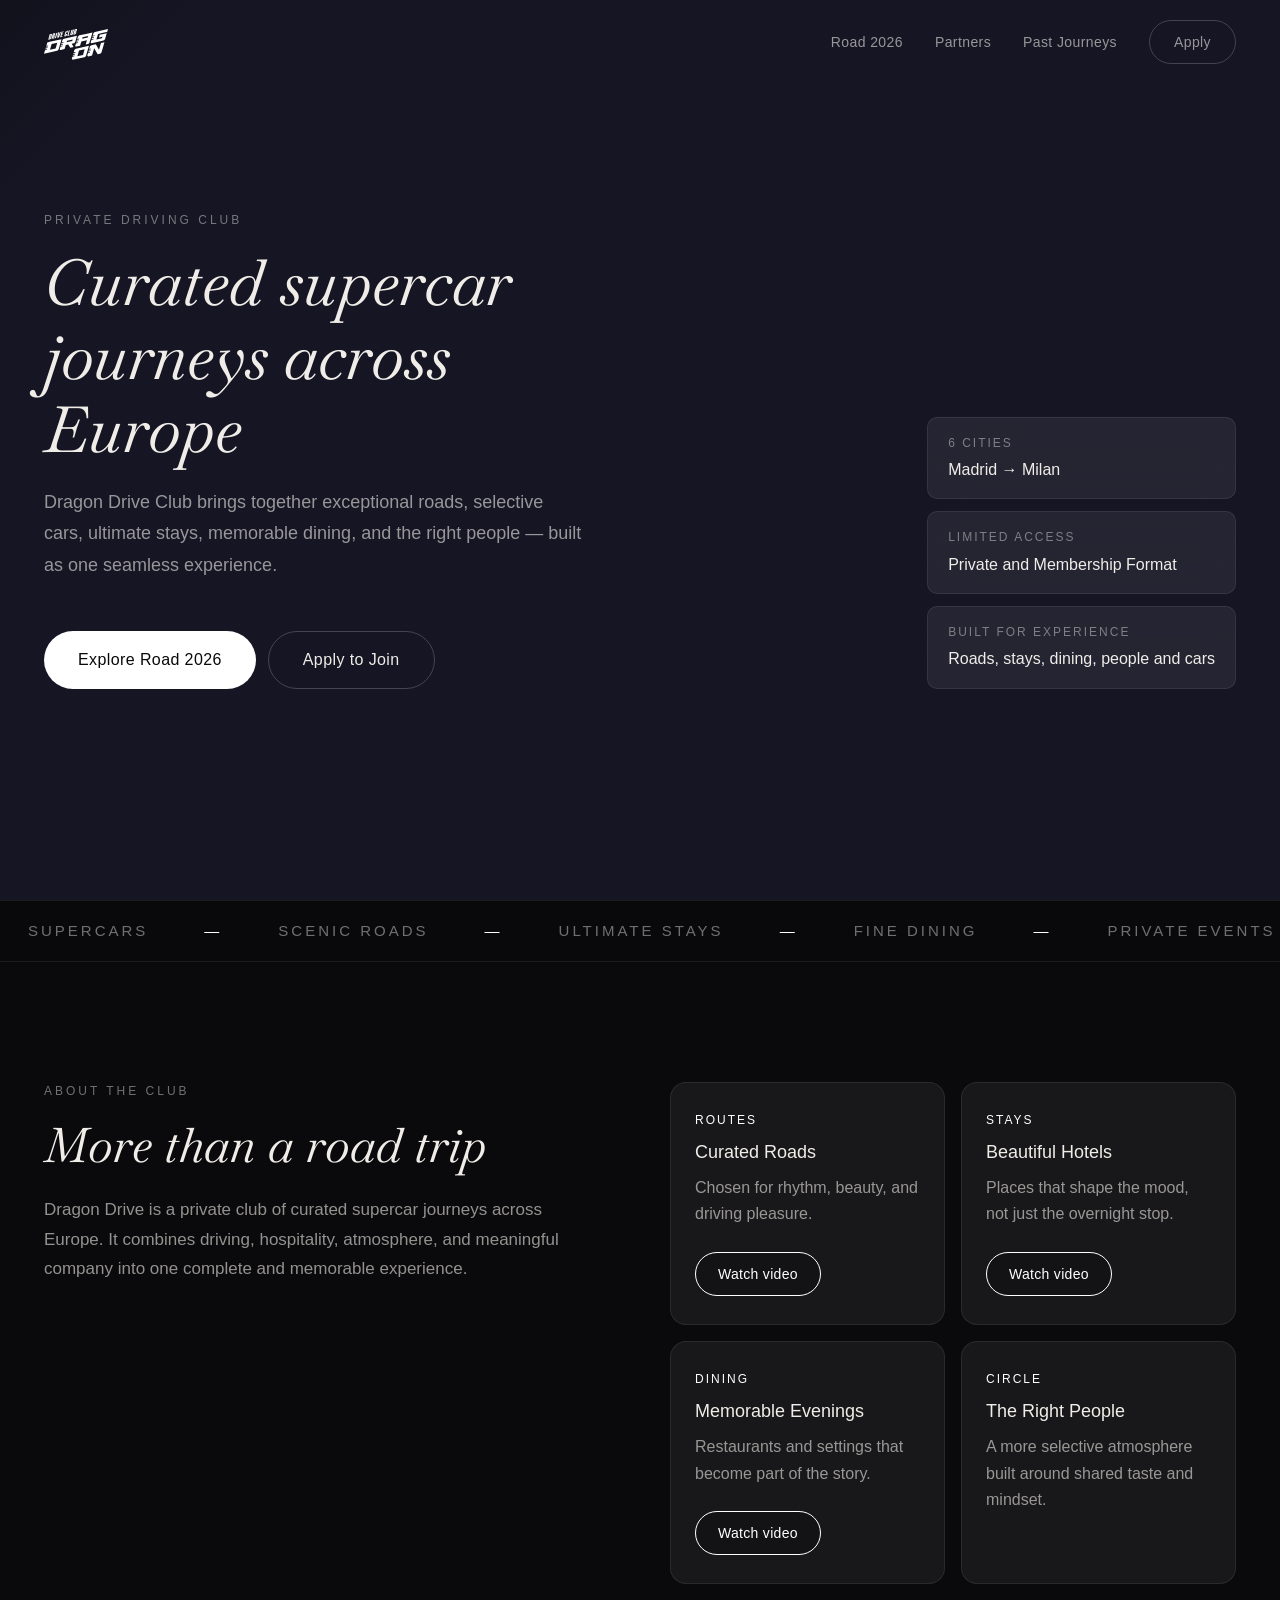
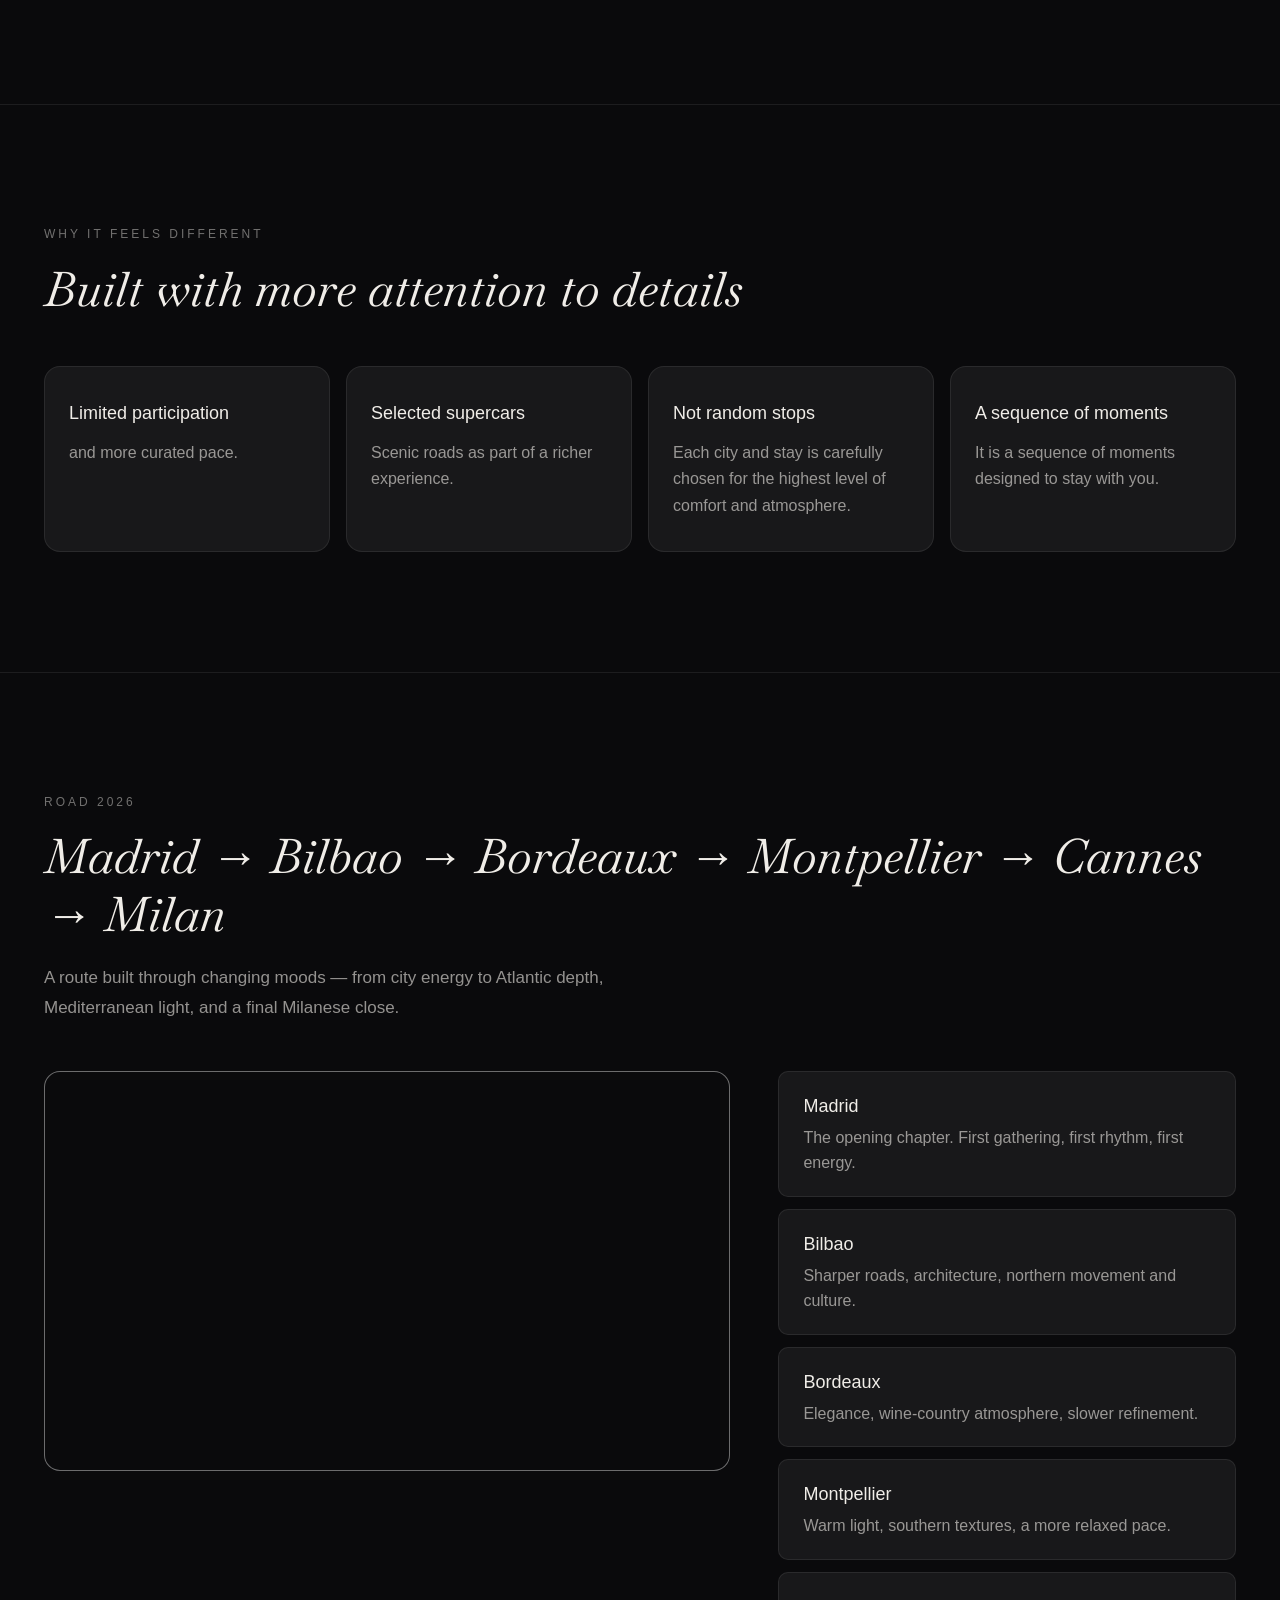
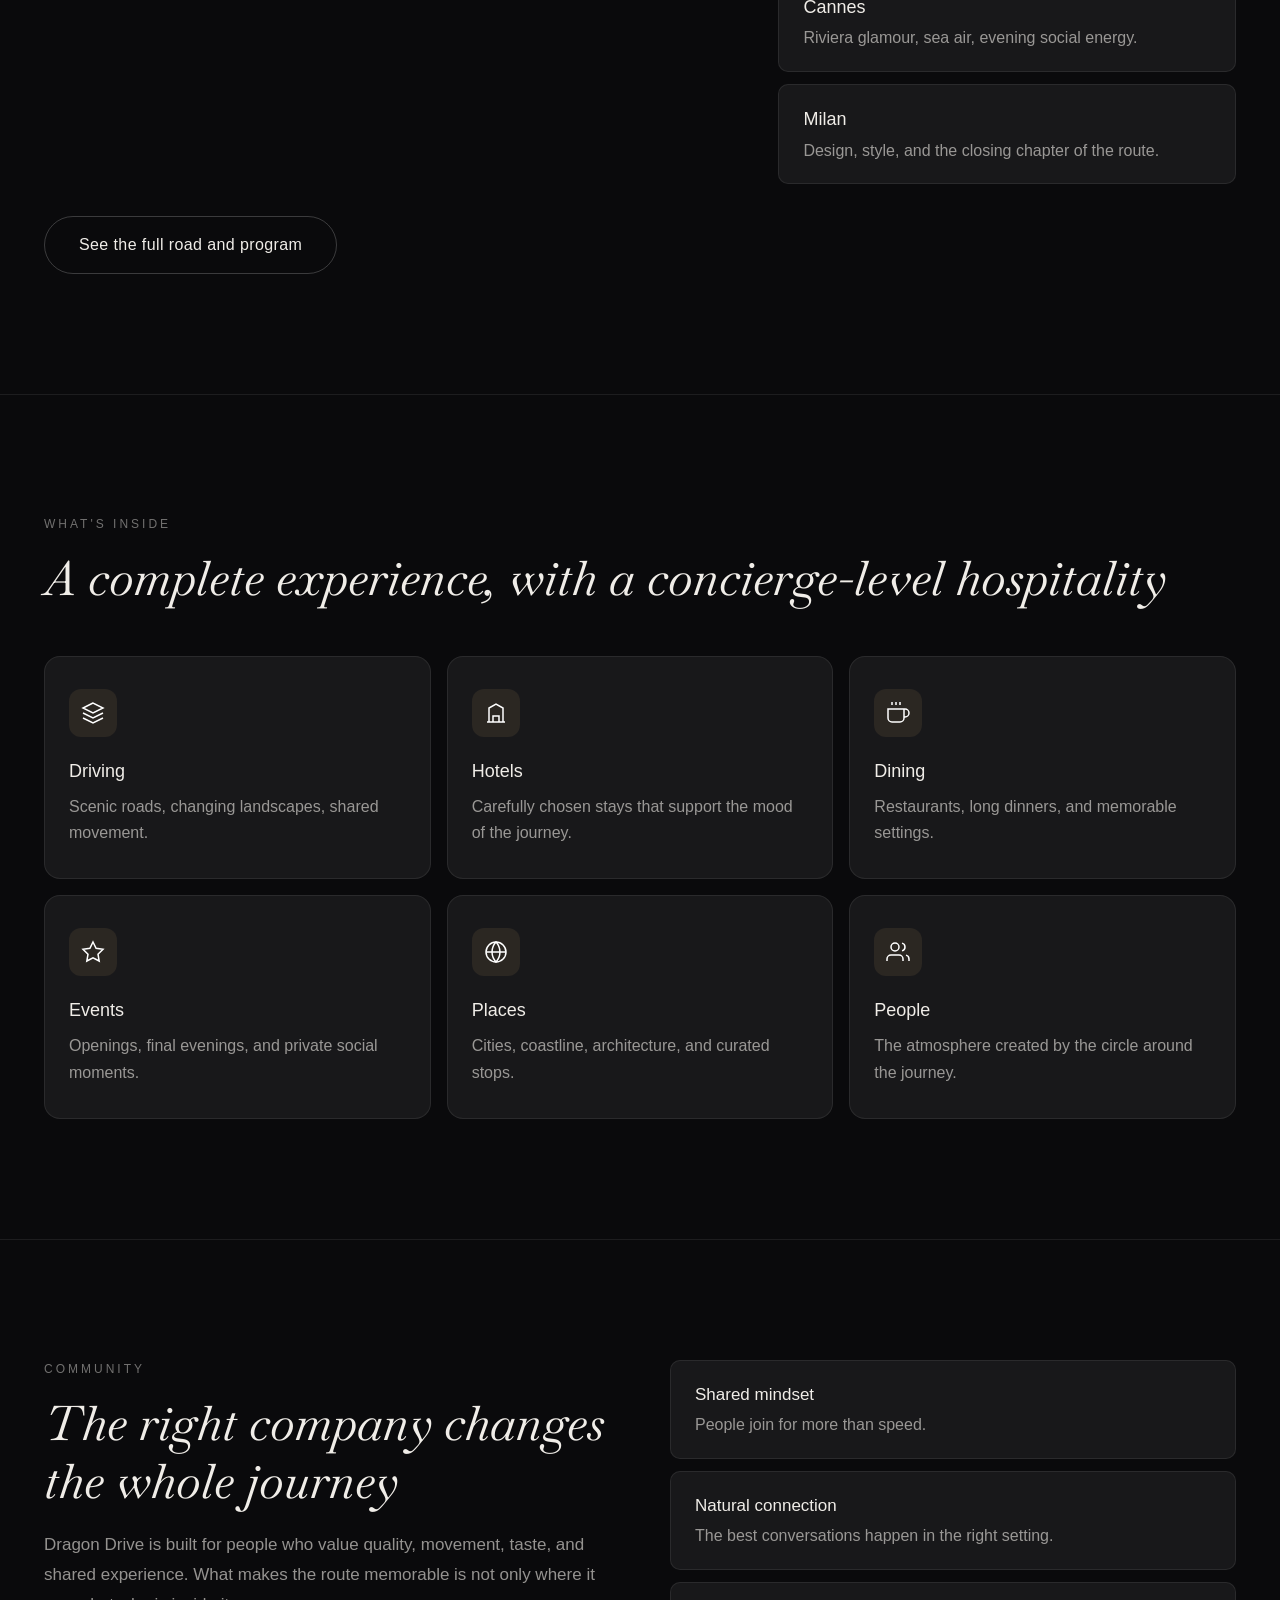
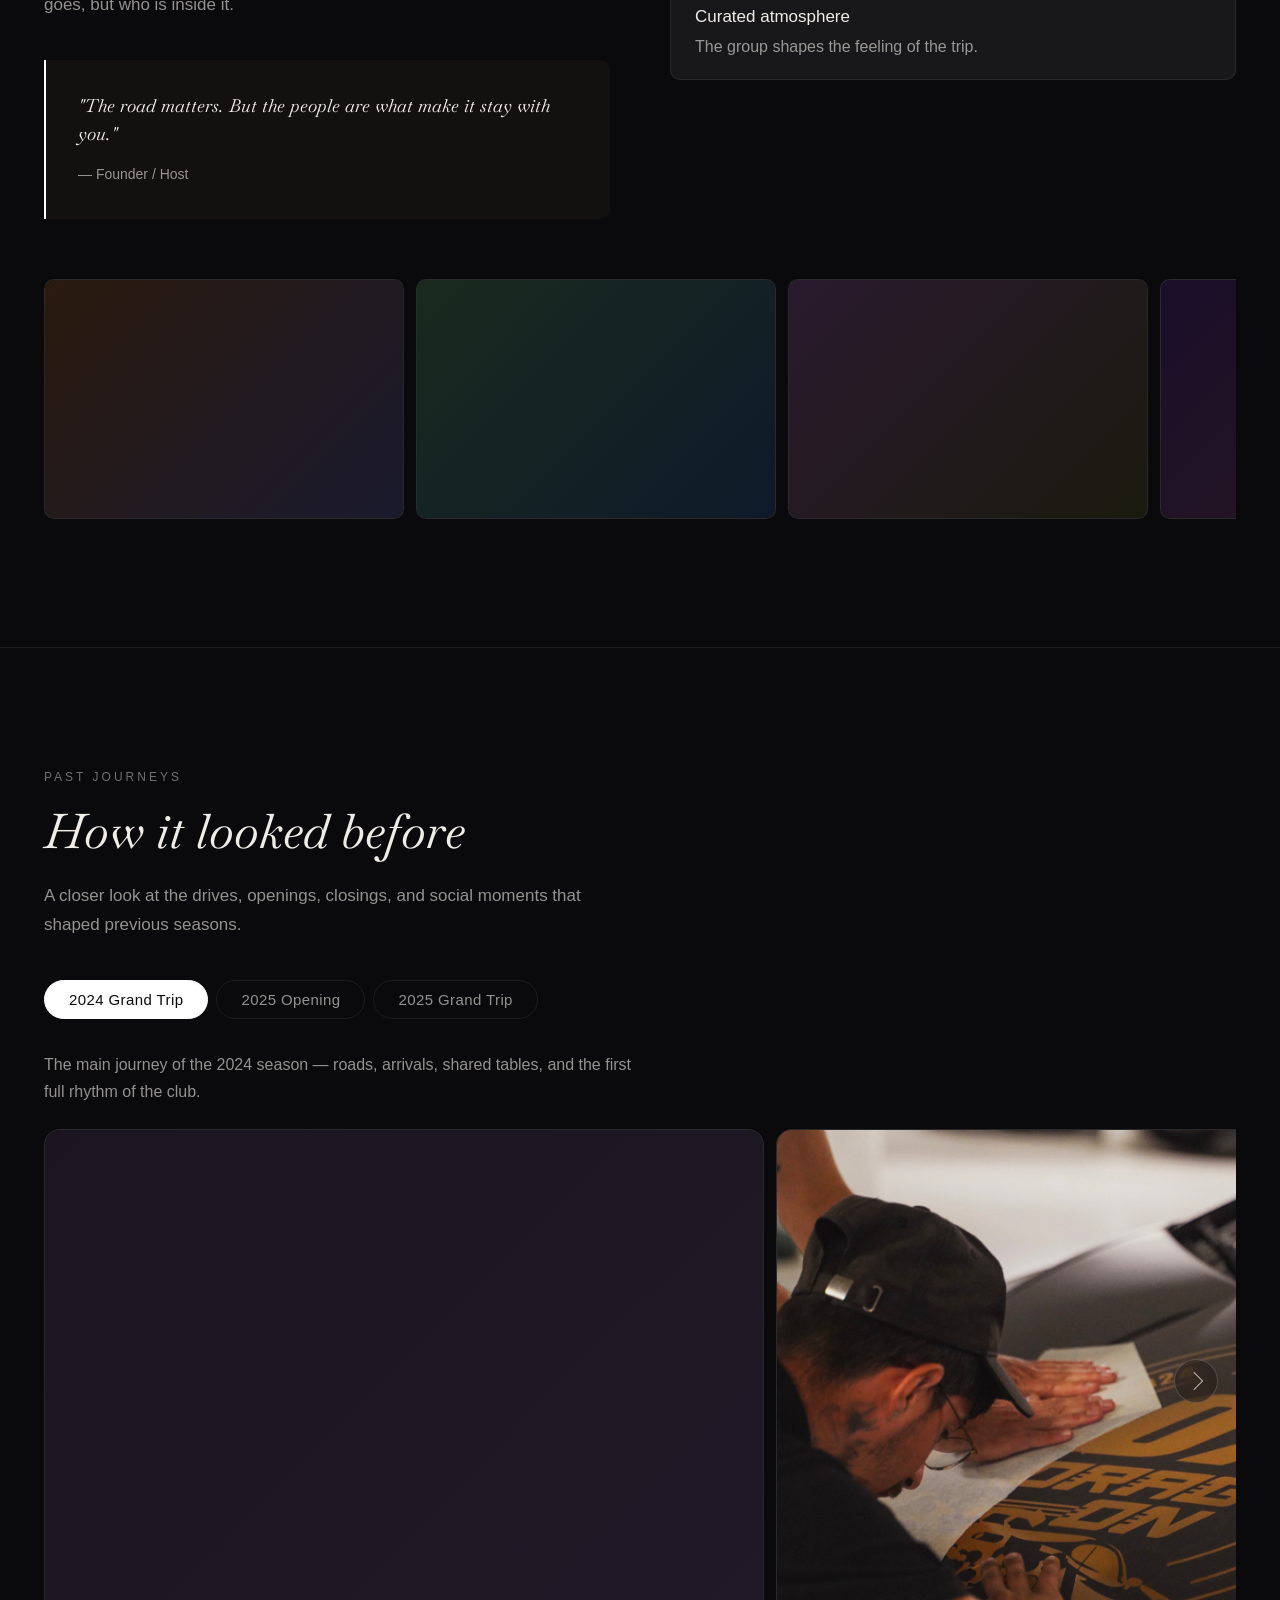
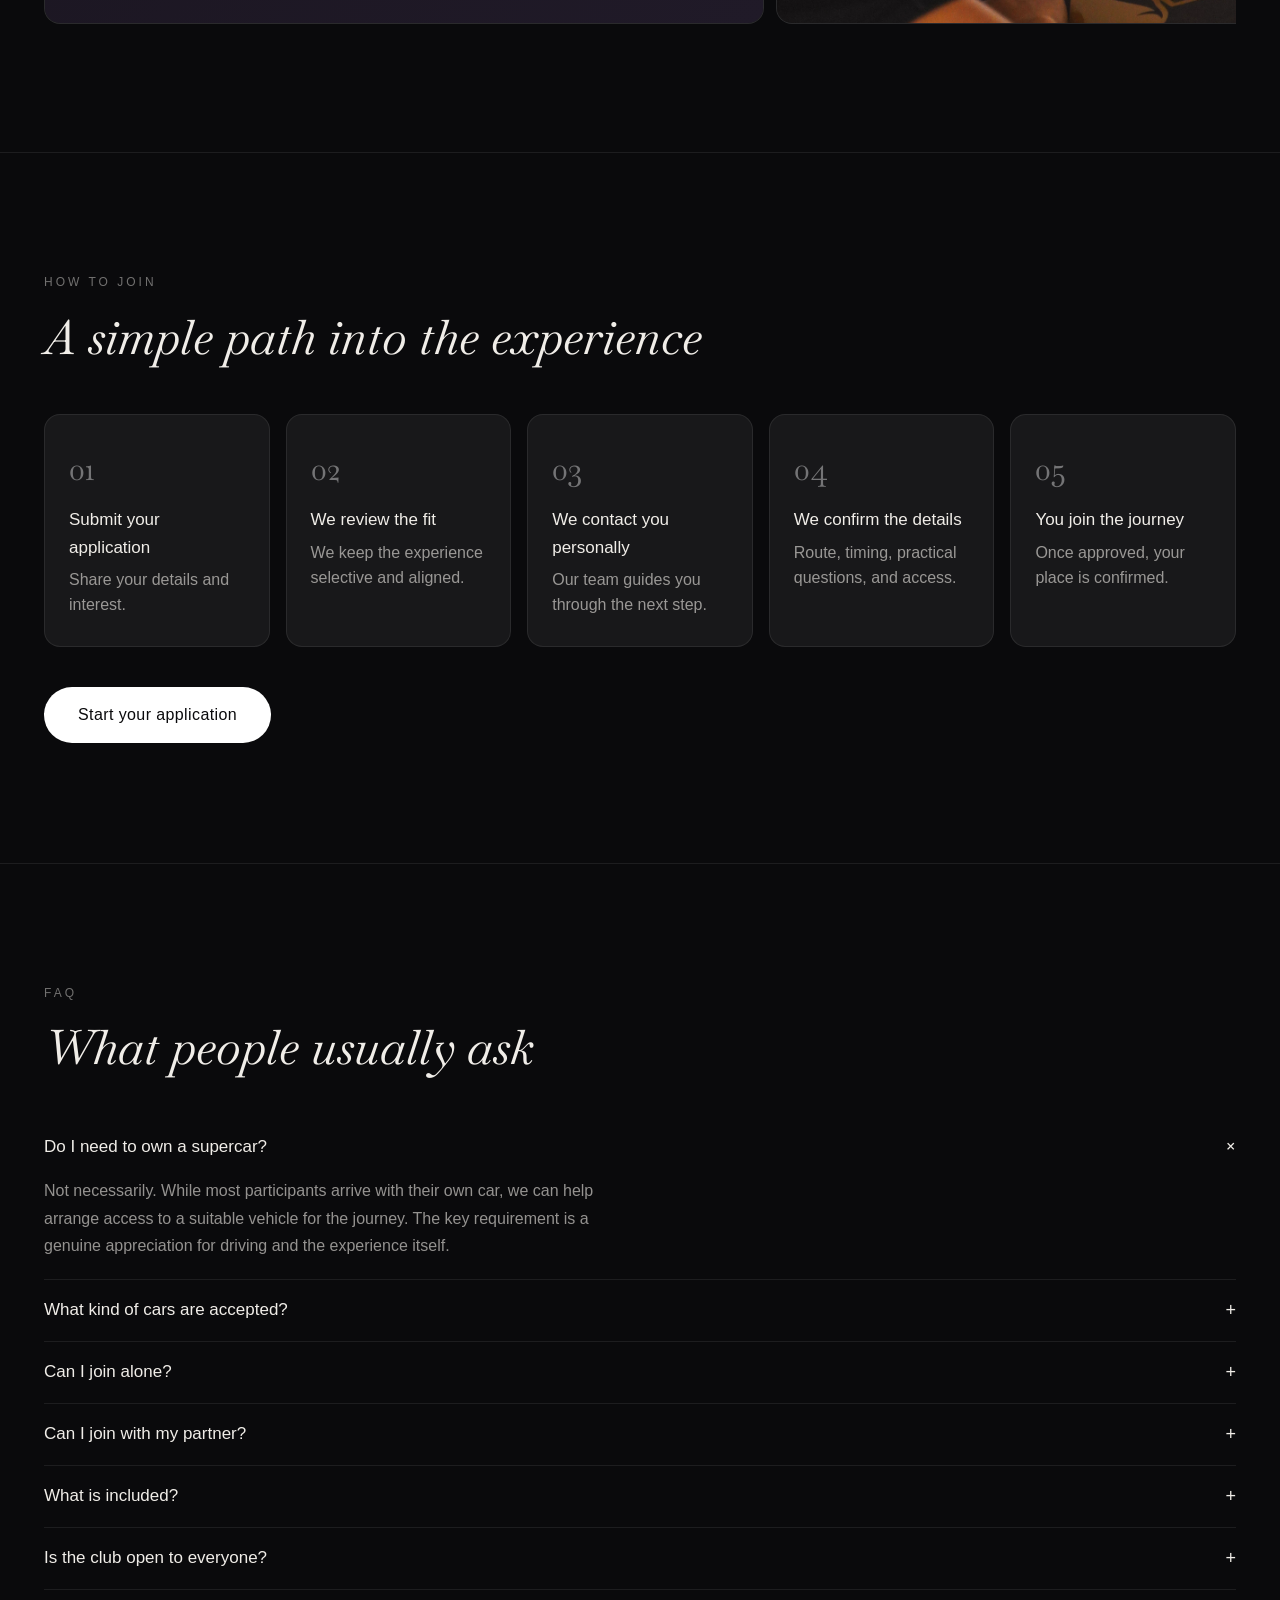
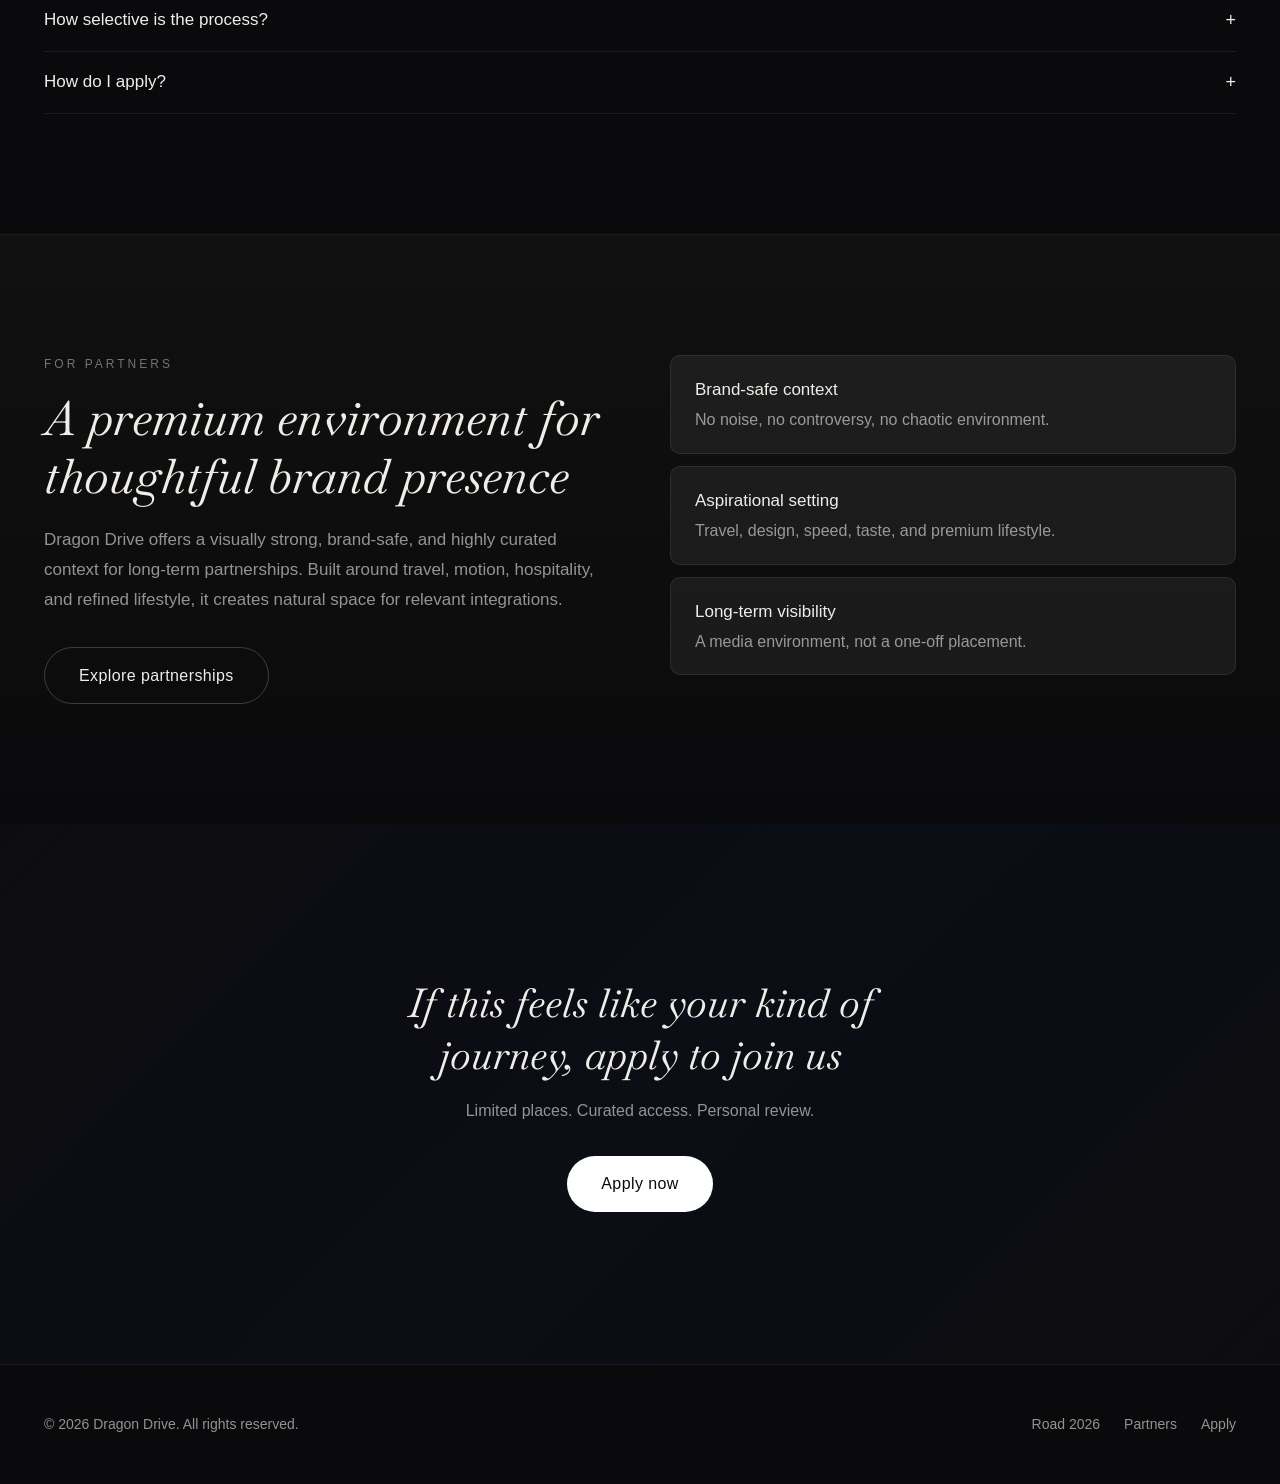
==== index.html @ a08c01c1 "1" ====
<!DOCTYPE html>
<html lang="en">
<head>
  <meta charset="UTF-8">
  <meta name="viewport" content="width=device-width, initial-scale=1.0">
  <title>Dragon Drive — Private Driving Club</title>
  <meta name="description" content="Curated supercar journeys across Europe. Roads, stays, dining, people — built as one seamless experience.">
  <link rel="stylesheet" href="css/style.css">
  <link rel="icon" type="image/x-icon" href="assets/favicon.ico">
  <link rel="preconnect" href="https://fonts.googleapis.com">
<link rel="preconnect" href="https://fonts.gstatic.com" crossorigin>
<link href="https://fonts.googleapis.com/css2?family=Baskervville:ital,wght@0,400..700;1,400..700&family=Space+Grotesk:wght@300..700&display=swap" rel="stylesheet">
</head>
<body>

<!-- ===== NAV ===== -->
<nav class="nav">
  <div class="nav-inner">
    <a href="index.html" class="nav-logo">
  <img src="assets/dragonlogo.svg" alt="Dragon Logo">
</a>
    <div class="nav-links">
      <a href="road2026.html">Road 2026</a>
      <a href="partners.html">Partners</a>
      <a href="#past-journeys">Past Journeys</a>
      <a href="#join" class="nav-cta">Apply</a>
    </div>
    <div class="nav-toggle" aria-label="Menu">
      <span></span><span></span><span></span>
    </div>
  </div>
</nav>

<!-- Mobile menu -->
<div class="mobile-menu">
  <a href="road2026.html">Road 2026</a>
  <a href="partners.html">Partners</a>
  <a href="#past-journeys">Past Journeys</a>
  <a href="#join" class="btn btn-primary">Apply</a>
</div>

<!-- ===== BLOCK 1: HERO ===== -->
<section class="hero">
  <div class="hero-video-wrap">
    <video class="bg-video" autoplay muted loop playsinline preload="metadata">
    <source src="assets/videos/mainpage.mp4" type="video/mp4">
</video>
  </div>
  <div class="hero-overlay"></div>
  <div class="hero-content">
    <div class="hero-text">
      <p class="eyebrow">Private Driving Club</p>
      <h1 class="hero-headline">Curated supercar journeys across Europe</h1>
      <p class="hero-body">Dragon Drive Club brings together exceptional roads, selective cars, ultimate stays, memorable dining, and the right people — built as one seamless experience.</p>
      <div class="hero-actions">
        <div class="btn-group">
          <a href="road2026.html" class="btn btn-primary">Explore Road 2026</a>
          <a href="#join" class="btn btn-secondary">Apply to Join</a>
        </div>
        <div class="hero-floats">
          <div class="hero-float-card">
            <div class="hf-label">6 Cities</div>
            <div class="hf-value">Madrid → Milan</div>
          </div>
          <div class="hero-float-card">
            <div class="hf-label">Limited Access</div>
            <div class="hf-value">Private and Membership Format</div>
          </div>
          <div class="hero-float-card">
            <div class="hf-label">Built for Experience</div>
            <div class="hf-value">Roads, stays, dining, people and cars</div>
          </div>
        </div>
      </div>
    </div>
  </div>
</section>

<!-- ===== MARQUEE ===== -->
<div class="marquee">
  <div class="marquee-track">
    <span>Supercars</span><span class="sep">—</span>
    <span>Scenic Roads</span><span class="sep">—</span>
    <span>Ultimate Stays</span><span class="sep">—</span>
    <span>Fine Dining</span><span class="sep">—</span>
    <span>Private Events</span><span class="sep">—</span>
    <span>Like-Minded People</span><span class="sep">—</span>
    <span>Curated Access</span><span class="sep">—</span>
    <span>Europe</span><span class="sep">—</span>
    <!-- Duplicate for seamless loop -->
    <span>Supercars</span><span class="sep">—</span>
    <span>Scenic Roads</span><span class="sep">—</span>
    <span>Ultimate Stays</span><span class="sep">—</span>
    <span>Fine Dining</span><span class="sep">—</span>
    <span>Private Events</span><span class="sep">—</span>
    <span>Like-Minded People</span><span class="sep">—</span>
    <span>Curated Access</span><span class="sep">—</span>
    <span>Europe</span><span class="sep">—</span>
  </div>
</div>

<!-- ===== BLOCK 2: ABOUT ===== -->
<section id="about" class="section-padding">
  <div class="container">
    <div class="about-grid reveal">
      <div>
        <p class="eyebrow">About the Club</p>
        <h2 class="section-headline">More than a road trip</h2>
        <p class="section-body">Dragon Drive is a private club of curated supercar journeys across Europe. It combines driving, hospitality, atmosphere, and meaningful company into one complete and memorable experience.</p>
      </div>
      <div class="about-cards">
        <div class="about-card">
          <div class="ac-tag">Routes</div>
          <div class="ac-title">Curated Roads</div>
          <div class="ac-desc">Chosen for rhythm, beauty, and driving pleasure.</div>
          <a href="#past-journeys" class="ac-video-btn">Watch video</a>
        </div>
        <div class="about-card">
          <div class="ac-tag">Stays</div>
          <div class="ac-title">Beautiful Hotels</div>
          <div class="ac-desc">Places that shape the mood, not just the overnight stop.</div>
          <a href="#past-journeys" class="ac-video-btn">Watch video</a>
        </div>
        <div class="about-card">
          <div class="ac-tag">Dining</div>
          <div class="ac-title">Memorable Evenings</div>
          <div class="ac-desc">Restaurants and settings that become part of the story.</div>
          <a href="#past-journeys" class="ac-video-btn">Watch video</a>
        </div>
        <div class="about-card">
          <div class="ac-tag">Circle</div>
          <div class="ac-title">The Right People</div>
          <div class="ac-desc">A more selective atmosphere built around shared taste and mindset.</div>
        </div>
      </div>
    </div>
  </div>
</section>

<!-- ===== BLOCK 3: WHY DIFFERENT ===== -->
<section class="section-padding" style="border-top:1px solid var(--border)">
  <div class="container">
    <div class="reveal">
      <p class="eyebrow">Why It Feels Different</p>
      <h2 class="section-headline">Built with more attention to details</h2>
    </div>
    <div class="diff-cards reveal">
      <div class="diff-card">
        <div class="dc-neg">Limited participation</div>
        <div class="dc-pos">and more curated pace.</div>
      </div>
      <div class="diff-card">
        <div class="dc-neg">Selected supercars</div>
        <div class="dc-pos">Scenic roads as part of a richer experience.</div>
      </div>
      <div class="diff-card">
        <div class="dc-neg">Not random stops</div>
        <div class="dc-pos">Each city and stay is carefully chosen for the highest level of comfort and atmosphere.</div>
      </div>
      <div class="diff-card">
        <div class="dc-neg">A sequence of moments</div>
        <div class="dc-pos">It is a sequence of moments designed to stay with you.</div>
      </div>
    </div>
  </div>
</section>

<!-- ===== BLOCK 4: ROUTE PREVIEW ===== -->
<section id="route" class="section-padding" style="border-top:1px solid var(--border)">
  <div class="container">
    <div class="reveal">
      <p class="eyebrow">Road 2026</p>
      <h2 class="section-headline">Madrid → Bilbao → Bordeaux → Montpellier → Cannes → Milan</h2>
      <p class="section-body">A route built through changing moods — from city energy to Atlantic depth, Mediterranean light, and a final Milanese close.</p>
    </div>
    <div class="route-grid reveal" style="margin-top:48px">
      <div class="route-map">
       
      </div>
      <div class="city-cards">
        <div class="city-card" data-city="madrid">
          <div class="cc-name">Madrid</div>
          <div class="cc-desc">The opening chapter. First gathering, first rhythm, first energy.</div>
        </div>
        <div class="city-card" data-city="bilbao">
          <div class="cc-name">Bilbao</div>
          <div class="cc-desc">Sharper roads, architecture, northern movement and culture.</div>
        </div>
        <div class="city-card" data-city="bordeaux">
          <div class="cc-name">Bordeaux</div>
          <div class="cc-desc">Elegance, wine-country atmosphere, slower refinement.</div>
        </div>
        <div class="city-card" data-city="montpellier">
          <div class="cc-name">Montpellier</div>
          <div class="cc-desc">Warm light, southern textures, a more relaxed pace.</div>
        </div>
        <div class="city-card" data-city="cannes">
          <div class="cc-name">Cannes</div>
          <div class="cc-desc">Riviera glamour, sea air, evening social energy.</div>
        </div>
        <div class="city-card" data-city="milan">
          <div class="cc-name">Milan</div>
          <div class="cc-desc">Design, style, and the closing chapter of the route.</div>
        </div>
      </div>
    </div>
    <div class="route-cta reveal">
      <a href="road2026.html" class="btn btn-secondary">See the full road and program</a>
    </div>
  </div>
</section>

<!-- ===== BLOCK 5: WHAT'S INCLUDED ===== -->
<section class="section-padding" style="border-top:1px solid var(--border)">
  <div class="container">
    <div class="reveal">
      <p class="eyebrow">What's Inside</p>
      <h2 class="section-headline">A complete experience, with a concierge-level hospitality</h2>
    </div>
    <div class="includes-grid reveal">
      <div class="include-card">
        <div class="ic-icon">
          <svg width="24" height="24" viewBox="0 0 24 24" fill="none" stroke="currentColor" stroke-width="1.5"><path d="M12 2L2 7l10 5 10-5-10-5zM2 17l10 5 10-5M2 12l10 5 10-5"/></svg>
        </div>
        <div class="ic-title">Driving</div>
        <div class="ic-desc">Scenic roads, changing landscapes, shared movement.</div>
      </div>
      <div class="include-card">
        <div class="ic-icon">
          <svg width="24" height="24" viewBox="0 0 24 24" fill="none" stroke="currentColor" stroke-width="1.5"><path d="M3 21h18M5 21V7l7-4 7 4v14M9 21v-6h6v6"/></svg>
        </div>
        <div class="ic-title">Hotels</div>
        <div class="ic-desc">Carefully chosen stays that support the mood of the journey.</div>
      </div>
      <div class="include-card">
        <div class="ic-icon">
          <svg width="24" height="24" viewBox="0 0 24 24" fill="none" stroke="currentColor" stroke-width="1.5"><path d="M18 8h1a4 4 0 010 8h-1M2 8h16v9a4 4 0 01-4 4H6a4 4 0 01-4-4V8zM6 1v3M10 1v3M14 1v3"/></svg>
        </div>
        <div class="ic-title">Dining</div>
        <div class="ic-desc">Restaurants, long dinners, and memorable settings.</div>
      </div>
      <div class="include-card">
        <div class="ic-icon">
          <svg width="24" height="24" viewBox="0 0 24 24" fill="none" stroke="currentColor" stroke-width="1.5"><path d="M12 2l3.09 6.26L22 9.27l-5 4.87 1.18 6.88L12 17.77l-6.18 3.25L7 14.14 2 9.27l6.91-1.01L12 2z"/></svg>
        </div>
        <div class="ic-title">Events</div>
        <div class="ic-desc">Openings, final evenings, and private social moments.</div>
      </div>
      <div class="include-card">
        <div class="ic-icon">
          <svg width="24" height="24" viewBox="0 0 24 24" fill="none" stroke="currentColor" stroke-width="1.5"><circle cx="12" cy="12" r="10"/><path d="M2 12h20M12 2a15.3 15.3 0 014 10 15.3 15.3 0 01-4 10 15.3 15.3 0 01-4-10 15.3 15.3 0 014-10z"/></svg>
        </div>
        <div class="ic-title">Places</div>
        <div class="ic-desc">Cities, coastline, architecture, and curated stops.</div>
      </div>
      <div class="include-card">
        <div class="ic-icon">
          <svg width="24" height="24" viewBox="0 0 24 24" fill="none" stroke="currentColor" stroke-width="1.5"><path d="M17 21v-2a4 4 0 00-4-4H5a4 4 0 00-4 4v2"/><circle cx="9" cy="7" r="4"/><path d="M23 21v-2a4 4 0 00-3-3.87M16 3.13a4 4 0 010 7.75"/></svg>
        </div>
        <div class="ic-title">People</div>
        <div class="ic-desc">The atmosphere created by the circle around the journey.</div>
      </div>
    </div>
  </div>
</section>

<!-- ===== BLOCK 6: COMMUNITY ===== -->
<section id="community" class="section-padding" style="border-top:1px solid var(--border)">
  <div class="container">
    <div class="community-grid reveal">
      <div>
        <p class="eyebrow">Community</p>
        <h2 class="section-headline">The right company changes the whole journey</h2>
        <p class="section-body">Dragon Drive is built for people who value quality, movement, taste, and shared experience. What makes the route memorable is not only where it goes, but who is inside it.</p>
        <div class="founder-quote">
          <blockquote>"The road matters. But the people are what make it stay with you."</blockquote>
          <cite>— Founder / Host</cite>
        </div>
      </div>
      <div class="community-cards">
        <div class="community-card">
          <div class="cmc-title">Shared mindset</div>
          <div class="cmc-desc">People join for more than speed.</div>
        </div>
        <div class="community-card">
          <div class="cmc-title">Natural connection</div>
          <div class="cmc-desc">The best conversations happen in the right setting.</div>
        </div>
        <div class="community-card">
          <div class="cmc-title">Curated atmosphere</div>
          <div class="cmc-desc">The group shapes the feeling of the trip.</div>
        </div>
      </div>
    </div>
    <!-- Gallery strip -->
    <div class="gallery-strip reveal">
      <div class="gallery-strip-item"><div style="width:100%;height:100%;background:linear-gradient(135deg,#2a1a0e,#1a1a2e)"></div></div>
      <div class="gallery-strip-item"><div style="width:100%;height:100%;background:linear-gradient(135deg,#1a2a1e,#0e1a2a)"></div></div>
      <div class="gallery-strip-item"><div style="width:100%;height:100%;background:linear-gradient(135deg,#2a1a2e,#1a1a0e)"></div></div>
      <div class="gallery-strip-item"><div style="width:100%;height:100%;background:linear-gradient(135deg,#1a0e2a,#2a1a1e)"></div></div>
      <div class="gallery-strip-item"><div style="width:100%;height:100%;background:linear-gradient(135deg,#0e2a1a,#1a2a2e)"></div></div>
      <div class="gallery-strip-item"><div style="width:100%;height:100%;background:linear-gradient(135deg,#2a2a0e,#1a0e1a)"></div></div>
    </div>
  </div>
</section>

<!-- ===== BLOCK 8: PAST JOURNEYS ===== -->
<section id="past-journeys" class="section-padding tabbed-section" style="border-top:1px solid var(--border)">
  <div class="container">
    <div class="reveal">
      <p class="eyebrow">Past Journeys</p>
      <h2 class="section-headline">How it looked before</h2>
      <p class="section-body">A closer look at the drives, openings, closings, and social moments that shaped previous seasons.</p>
    </div>
    <div class="tabs-nav reveal" style="margin-top:40px">
      <button class="tab-btn active" data-tab="2024-grand">2024 Grand Trip</button>
      <button class="tab-btn" data-tab="2025-opening">2025 Opening</button>
      <button class="tab-btn" data-tab="2025-grand">2025 Grand Trip</button>
    </div>
    <div class="tab-panel active" data-tab="2024-grand">
      <p class="tab-intro">The main journey of the 2024 season — roads, arrivals, shared tables, and the first full rhythm of the club.</p>
      <div class="tab-gallery-wrap">
        <div class="tab-slider">
          <div class="tab-slide"><div style="width:100%;height:100%;background:linear-gradient(135deg,#1a1520,#201a28)"><video class="bg-video" autoplay muted loop playsinline preload="metadata">
    <source src="assets/videos/2024grandtrip.mp4" type="video/mp4">
</video></div></div>
          <div class="tab-slide">
  <img src="assets/photo/2024 Grand Trip/2024-06-14-10h38m47.jpg" alt="">
</div>

<div class="tab-slide">
  <img src="assets/photo/2024 Grand Trip/2024-06-14-14h40m15.jpg" alt="">
</div>

<div class="tab-slide">
  <img src="assets/photo/2024 Grand Trip/2024-06-14-21h38m15.jpg" alt="">
</div>

<div class="tab-slide">
  <img src="assets/photo/2024 Grand Trip/2024-06-15-21h25m03.jpg" alt="">
</div>

<div class="tab-slide">
  <img src="assets/photo/2024 Grand Trip/2024-06-16-11h23m13.jpg" alt="">
</div>

<div class="tab-slide">
  <img src="assets/photo/2024 Grand Trip/2024-06-17-11h55m40.jpg" alt="">
</div>

<div class="tab-slide">
  <img src="assets/photo/2024 Grand Trip/2024-06-17-15h38m41.jpg" alt="">
</div>

<div class="tab-slide">
  <img src="assets/photo/2024 Grand Trip/2024-06-17-20h25m07.jpg" alt="">
</div>

<div class="tab-slide">
  <img src="assets/photo/2024 Grand Trip/2024-06-18-14h30m37.jpg" alt="">
</div>

<div class="tab-slide">
  <img src="assets/photo/2024 Grand Trip/2024-06-18-16h34m53.jpg" alt="">
</div>

<div class="tab-slide">
  <img src="assets/photo/2024 Grand Trip/2024-06-18-21h51m09.jpg" alt="">
</div>

<div class="tab-slide">
  <img src="assets/photo/2024 Grand Trip/2024-06-19-17h58m46.jpg" alt="">
</div>

<div class="tab-slide">
  <img src="assets/photo/2024 Grand Trip/2024-06-20-12h22m53.jpg" alt="">
</div>

<div class="tab-slide">
  <img src="assets/photo/2024 Grand Trip/2024-06-20-12h51m33.jpg" alt="">
</div>
        </div>
        <button class="mood-scroll-hint" type="button" aria-label="Scroll past journeys gallery">
          <span></span>
        </button>
      </div>
    </div>
    
    <div class="tab-panel" data-tab="2025-opening">
      <p class="tab-intro">The beginning of a new season — anticipation, first gatherings, and the return of the club's energy.</p>
      <div class="tab-gallery-wrap">
        <div class="tab-slider">
          <div class="tab-slide"><div style="width:100%;height:100%;background:linear-gradient(135deg,#15201a,#201a15)"><video class="bg-video" autoplay muted loop playsinline preload="metadata">
    <source src="assets/videos/2025opening.mp4" type="video/mp4">
</video></div></div>
          <div class="tab-slide">
  <img src="assets/photo/2025 Opening/2025-05-31-09h46m07.jpg" alt="">
</div>

<div class="tab-slide">
  <img src="assets/photo/2025 Opening/2025-05-31-09h55m30.jpg" alt="">
</div>

<div class="tab-slide">
  <img src="assets/photo/2025 Opening/2025-05-31-10h09m46.jpg" alt="">
</div>

<div class="tab-slide">
  <img src="assets/photo/2025 Opening/2025-05-31-11h46m34.jpg" alt="">
</div>

<div class="tab-slide">
  <img src="assets/photo/2025 Opening/2025-05-31-12h27m14.jpg" alt="">
</div>

<div class="tab-slide">
  <img src="assets/photo/2025 Opening/2025-05-31-12h47m07.jpg" alt="">
</div>

<div class="tab-slide">
  <img src="assets/photo/2025 Opening/2025-05-31-13h05m28.jpg" alt="">
</div>

<div class="tab-slide">
  <img src="assets/photo/2025 Opening/2025-05-31-13h20m29.jpg" alt="">
</div>

<div class="tab-slide">
  <img src="assets/photo/2025 Opening/2025-05-31-14h43m12.jpg" alt="">
</div>

<div class="tab-slide">
  <img src="assets/photo/2025 Opening/DSC06271.jpg" alt="">
</div>

<div class="tab-slide">
  <img src="assets/photo/2025 Opening/DSC06528.jpg" alt="">
</div>
        </div>
        <button class="mood-scroll-hint" type="button" aria-label="Scroll past journeys gallery">
          <span></span>
        </button>
      </div>
    </div>
    <div class="tab-panel" data-tab="2025-grand">
      <p class="tab-intro">The latest full journey — movement, locations, and the evolving language of the experience.</p>
      <div class="tab-gallery-wrap">
        <div class="tab-slider">
          <div class="tab-slide"><div style="width:100%;height:100%;background:linear-gradient(135deg,#1a1a20,#20201a)"><video class="bg-video" autoplay muted loop playsinline preload="metadata">
    <source src="assets/videos/2025grandtrip.mp4" type="video/mp4">
</video></div></div>
          <div class="tab-slide">
  <img src="assets/photo/2025 Grand Trip/DSC00019.jpg" alt="">
</div>

<div class="tab-slide">
  <img src="assets/photo/2025 Grand Trip/DSC00167.jpg" alt="">
</div>

<div class="tab-slide">
  <img src="assets/photo/2025 Grand Trip/DSC01910.jpg" alt="">
</div>

<div class="tab-slide">
  <img src="assets/photo/2025 Grand Trip/DSC03326.jpg" alt="">
</div>

<div class="tab-slide">
  <img src="assets/photo/2025 Grand Trip/DSC07593.jpg" alt="">
</div>

<div class="tab-slide">
  <img src="assets/photo/2025 Grand Trip/DSC08252.jpg" alt="">
</div>

<div class="tab-slide">
  <img src="assets/photo/2025 Grand Trip/DSC09380.jpg" alt="">
</div>

<div class="tab-slide">
  <img src="assets/photo/2025 Grand Trip/IMG01002.jpg" alt="">
</div>

<div class="tab-slide">
  <img src="assets/photo/2025 Grand Trip/IMG01423.jpg" alt="">
</div>

<div class="tab-slide">
  <img src="assets/photo/2025 Grand Trip/IMG01545.jpg" alt="">
</div>

<div class="tab-slide">
  <img src="assets/photo/2025 Grand Trip/IMG01778.jpg" alt="">
</div>

<div class="tab-slide">
  <img src="assets/photo/2025 Grand Trip/IMG03799.jpg" alt="">
</div>

<div class="tab-slide">
  <img src="assets/photo/2025 Grand Trip/IMG04139.jpg" alt="">
</div>

<div class="tab-slide">
  <img src="assets/photo/2025 Grand Trip/IMG06001.jpg" alt="">
</div>

<div class="tab-slide">
  <img src="assets/photo/2025 Grand Trip/IMG06878.jpg" alt="">
</div>

<div class="tab-slide">
  <img src="assets/photo/2025 Grand Trip/IMG07883.jpg" alt="">
</div>
        </div>
        <button class="mood-scroll-hint" type="button" aria-label="Scroll past journeys gallery">
          <span></span>
        </button>
      </div>
    </div>
  </div>
</section>

<!-- ===== BLOCK 9: HOW TO JOIN ===== -->
<section id="join" class="section-padding" style="border-top:1px solid var(--border)">
  <div class="container">
    <div class="reveal">
      <p class="eyebrow">How to Join</p>
      <h2 class="section-headline">A simple path into the experience</h2>
    </div>
    <div class="join-steps reveal">
      <div class="join-step">
        <div class="js-num">01</div>
        <div class="js-title">Submit your application</div>
        <div class="js-desc">Share your details and interest.</div>
      </div>
      <div class="join-step">
        <div class="js-num">02</div>
        <div class="js-title">We review the fit</div>
        <div class="js-desc">We keep the experience selective and aligned.</div>
      </div>
      <div class="join-step">
        <div class="js-num">03</div>
        <div class="js-title">We contact you personally</div>
        <div class="js-desc">Our team guides you through the next step.</div>
      </div>
      <div class="join-step">
        <div class="js-num">04</div>
        <div class="js-title">We confirm the details</div>
        <div class="js-desc">Route, timing, practical questions, and access.</div>
      </div>
      <div class="join-step">
        <div class="js-num">05</div>
        <div class="js-title">You join the journey</div>
        <div class="js-desc">Once approved, your place is confirmed.</div>
      </div>
    </div>
    <div class="cta-center reveal" style="margin-top:40px">
      <a href="#" class="btn btn-primary">Start your application</a>
    </div>
  </div>
</section>

<!-- ===== BLOCK 10: FAQ ===== -->
<section class="section-padding" style="border-top:1px solid var(--border)">
  <div class="container">
    <div class="reveal">
      <p class="eyebrow">FAQ</p>
      <h2 class="section-headline">What people usually ask</h2>
    </div>
    <div class="faq-list reveal">
      <div class="faq-item">
        <button class="faq-question">Do I need to own a supercar? <span class="fq-icon">+</span></button>
        <div class="faq-answer"><div class="faq-answer-inner">Not necessarily. While most participants arrive with their own car, we can help arrange access to a suitable vehicle for the journey. The key requirement is a genuine appreciation for driving and the experience itself.</div></div>
      </div>
      <div class="faq-item">
        <button class="faq-question">What kind of cars are accepted? <span class="fq-icon">+</span></button>
        <div class="faq-answer"><div class="faq-answer-inner">We welcome supercars and high-performance vehicles that match the spirit of the journey — Ferrari, Lamborghini, Porsche, McLaren, AMG, and similar. The car should fit the aesthetic and pace of the convoy.</div></div>
      </div>
      <div class="faq-item">
        <button class="faq-question">Can I join alone? <span class="fq-icon">+</span></button>
        <div class="faq-answer"><div class="faq-answer-inner">Absolutely. Many participants join solo. The format is designed to create natural connections, and you'll quickly find yourself among like-minded people.</div></div>
      </div>
      <div class="faq-item">
        <button class="faq-question">Can I join with my partner? <span class="fq-icon">+</span></button>
        <div class="faq-answer"><div class="faq-answer-inner">Yes, partners are welcome. The experience is designed to be enjoyed together — the dining, the stays, and the social moments all work beautifully as a shared experience.</div></div>
      </div>
      <div class="faq-item">
        <button class="faq-question">What is included? <span class="fq-icon">+</span></button>
        <div class="faq-answer"><div class="faq-answer-inner">The package includes curated route planning, hotel reservations, dining experiences, event access, and full logistical support throughout the journey. Fuel and personal expenses are typically separate.</div></div>
      </div>
      <div class="faq-item">
        <button class="faq-question">Is the club open to everyone? <span class="fq-icon">+</span></button>
        <div class="faq-answer"><div class="faq-answer-inner">Dragon Drive is a selective club. We review every application to ensure the group dynamic, atmosphere, and shared values remain strong. It's about fit, not exclusivity for its own sake.</div></div>
      </div>
      <div class="faq-item">
        <button class="faq-question">How selective is the process? <span class="fq-icon">+</span></button>
        <div class="faq-answer"><div class="faq-answer-inner">We look for people who value quality experiences, have a genuine interest in driving and travel, and contribute positively to the group atmosphere. It's a conversation, not a competition.</div></div>
      </div>
      <div class="faq-item">
        <button class="faq-question">How do I apply? <span class="fq-icon">+</span></button>
        <div class="faq-answer"><div class="faq-answer-inner">Simply click the "Apply" button on this page. You'll be asked to share some basic information about yourself and your interest. Our team will follow up personally.</div></div>
      </div>
    </div>
  </div>
</section>

<!-- ===== BLOCK 11: PARTNERS TEASER ===== -->
<section class="section-padding partners-block">
  <div class="container">
    <div class="partners-grid reveal">
      <div>
        <p class="eyebrow">For Partners</p>
        <h2 class="section-headline">A premium environment for thoughtful brand presence</h2>
        <p class="section-body">Dragon Drive offers a visually strong, brand-safe, and highly curated context for long-term partnerships. Built around travel, motion, hospitality, and refined lifestyle, it creates natural space for relevant integrations.</p>
        <div class="partners-cta">
          <a href="partners.html" class="btn btn-secondary">Explore partnerships</a>
        </div>
      </div>
      <div class="partners-side">
        <div class="partner-cards">
          <div class="partner-card">
            <div class="pc-title">Brand-safe context</div>
            <div class="pc-desc">No noise, no controversy, no chaotic environment.</div>
          </div>
          <div class="partner-card">
            <div class="pc-title">Aspirational setting</div>
            <div class="pc-desc">Travel, design, speed, taste, and premium lifestyle.</div>
          </div>
          <div class="partner-card">
            <div class="pc-title">Long-term visibility</div>
            <div class="pc-desc">A media environment, not a one-off placement.</div>
          </div>
        </div>
      </div>
    </div>
  </div>
</section>

<!-- ===== BLOCK 12: FINAL CTA ===== -->
<section class="final-cta">
  <div class="final-cta-bg">
    <div style="width:100%;height:100%;background:linear-gradient(135deg,#1a1520 0%,#0f1a2e 50%,#1a1520 100%)"></div>
  </div>
  <div class="final-cta-overlay"></div>
  <div class="final-cta-content reveal">
    <h2 class="final-cta-headline">If this feels like your kind of journey, apply to join us</h2>
    <p class="final-cta-sub">Limited places. Curated access. Personal review.</p>
    <a href="#join" class="btn btn-primary">Apply now</a>
  </div>
</section>

<!-- ===== FOOTER ===== -->
<footer class="footer">
  <div class="container">
    <div class="footer-inner">
      <div class="footer-copy">&copy; 2026 Dragon Drive. All rights reserved.</div>
      <div class="footer-links">
        <a href="road2026.html">Road 2026</a>
        <a href="partners.html">Partners</a>
        <a href="#join">Apply</a>
      </div>
    </div>
  </div>
</footer>

<script src="js/main.js"></script>
</body>
</html>
---- css/style.css ----
/* ===== RESET & BASE ===== */
@font-face {
   font-family: 'Baskervville', serif;
  font-optical-sizing: auto;
  font-style: normal;
}

h1, h2, h3 {
  font-family: var(--font-heading);
  font-style: italic;
}

@font-face {
  font-family: 'Avenir Roman';
  src: url('fonts/Avenir-Roman.ttf') format('truetype');
  font-weight: normal;
  font-style: normal;
  font-display: swap;
}

*, *::before, *::after { margin: 0; padding: 0; box-sizing: border-box; }

:root {
  --bg-dark: #0a0a0c;
  --bg-card: rgba(255,255,255,0.06);
  --bg-card-hover: rgba(255,255,255,0.10);
  --bg-overlay: rgba(10,10,12,0.65);
  --text-primary: #f0ede8;
  --text-secondary: rgba(240,237,232,0.6);
  --text-eyebrow: rgba(240,237,232,0.45);
  --accent: #ffffff;
  --accent-hover: #ac80de;
  --border: rgba(255,255,255,0.08);
  --radius: 16px;
  --radius-sm: 10px;
  --radius-pill: 100px;
  --font-heading: 'Baskervville', Baskervville, Baskervville, sans-serif;
  --font-body: 'Avenir Roman', Avenir Roman, Avenir, 'Century Gothic', sans-serif;
  --max-w: 1240px;
  --section-py: 120px;
}

html { scroll-behavior: smooth; font-size: 16px; }
body {
  font-family: var(--font-body);
  background: var(--bg-dark);
  color: var(--text-primary);
  line-height: 1.6;
  -webkit-font-smoothing: antialiased;
  overflow-x: hidden;ы
}

a { color: inherit; text-decoration: none; }
img, video { display: block; max-width: 100%; }
button { font-family: inherit; cursor: pointer; border: none; background: none; }
ul, ol { list-style: none; }

/* ===== UTILITY ===== */
.container { max-width: var(--max-w); margin: 0 auto; padding: 0 24px; }
.eyebrow {
  font-size: 12px; letter-spacing: 3px; text-transform: uppercase;
  color: var(--text-eyebrow); margin-bottom: 16px; font-weight: 500;
}
.section-headline {
  font-family: var(--font-heading); font-size: clamp(28px, 4vw, 48px);
  font-weight: 400; line-height: 1.2; margin-bottom: 20px;
}
.section-body {
  color: var(--text-secondary); font-size: 17px; line-height: 1.75;
  max-width: 560px;
}
.section-padding { padding: var(--section-py) 0; }

/* ===== BUTTONS ===== */
.btn {
  display: inline-flex; align-items: center; gap: 8px;
  padding: 15px 34px; border-radius: var(--radius-pill);
  font-size: 16px; font-weight: 500; letter-spacing: 0.4px;
  transition: all 0.3s ease;
}
.btn-primary {
  background: var(--accent); color: #0a0a0c;
}
.btn-primary:hover { background: var(--accent-hover); transform: translateY(-1px); }
.btn-secondary {
  border: 1px solid rgba(255,255,255,0.2); color: var(--text-primary);
}
.btn-secondary:hover { border-color: rgba(255,255,255,0.4); background: rgba(255,255,255,0.05); }
.btn-group { display: flex; gap: 12px; flex-wrap: wrap; }
.cta-center { display: flex; justify-content: flex-start; }

/* ===== NAV ===== */
.nav {
  position: fixed; top: 0; left: 0; right: 0; z-index: 100;
  padding: 20px 0; transition: all 0.4s ease;
}
.nav.scrolled { background: rgba(10,10,12,0.92); backdrop-filter: blur(20px); padding: 14px 0; }
.nav-inner {
  max-width: var(--max-w); margin: 0 auto; padding: 0 24px;
  display: flex; justify-content: space-between; align-items: center;
}
.nav-logo {
  font-family: var(--font-heading); font-size: 20px; font-weight: 500;
  letter-spacing: 1px;
  width: 5vw;
  padding-top: 5px;
}
.nav-links { display: flex; gap: 32px; align-items: center; }
.nav-links a {
  font-size: 14px; letter-spacing: 0.4px; color: var(--text-secondary);
  transition: color 0.3s;
}
.nav-links a:hover { color: var(--text-primary); }
.nav-cta {
  font-size: 14px; padding: 10px 24px;
  border: 1px solid rgba(255,255,255,0.2); border-radius: var(--radius-pill);
  color: var(--text-primary); transition: all 0.3s;
}
.nav-cta:hover { border-color: var(--accent); color: var(--accent); }
.nav-toggle { display: none; flex-direction: column; gap: 5px; cursor: pointer; }
.nav-toggle span { display: block; width: 22px; height: 1.5px; background: var(--text-primary); transition: 0.3s; }

/* ===== HERO ===== */
.hero {
  position: relative; min-height: 100vh; display: flex; align-items: center;
  overflow: hidden;
}
.hero-video-wrap {
  position: absolute; inset: 0; z-index: 0;
  background: linear-gradient(135deg,#1a1a2e 100%,#16213e 57.25vw,#0f3460 50%,#1a1a2e 0%);
}
.hero-video-wrap video, .hero-video-wrap img {
  width: 100%; height: 100%; object-fit: cover;
}
.hero-video-iframe {
  position: absolute; top: 50%; left: 50%;
  width: 105vw; height: 57.25vw;
  min-width: 177.78vh; min-height: 100vh;
  transform: translate(-50%, -50%);
  border: 0; pointer-events: none;
}
.hero-overlay {
  position: absolute; inset: 0; z-index: 1;
  background: linear-gradient(135deg, rgba(10,10,12,0.5) 0%, rgba(10,10,12,0.3) 10%, rgba(10,10,12,0.3) 25%);
}
.hero-content {
  position: relative; z-index: 2; max-width: var(--max-w);
  margin: 0 auto; padding: 0 24px; width: 100%;
}
.hero-text { width: 100%; padding-top: 0; }
.hero-headline {
  font-family: var(--font-heading); font-size: clamp(36px, 5vw, 64px);
  font-weight: 400; line-height: 1.15; margin-bottom: 20px; max-width: 600px;
}
.hero-body { color: var(--text-secondary); font-size: 18px; line-height: 1.75; max-width: 540px; }
.hero-actions {
  position: relative; margin-top: 50px; width: 100%;
}
.hero-actions .btn-group { width: 100%; justify-content: flex-start; }

/* floating cards */
.hero-floats {
  position: absolute; right: 0; bottom: 0;
  display: flex; flex-direction: column; gap: 12px;
}
.hero-float-card {
  background: rgba(255,255,255,0.07); backdrop-filter: blur(16px);
  border: 1px solid var(--border); border-radius: var(--radius-sm);
  padding: 16px 20px; min-width: 200px;
}
.hero-float-card .hf-label {
  font-size: 12px; text-transform: uppercase; letter-spacing: 2px;
  color: var(--text-eyebrow); margin-bottom: 4px;
}
.hero-float-card .hf-value {
  font-size: 16px; color: var(--text-primary); font-weight: 400;
}

/* ===== MARQUEE ===== */
.marquee {
  position: relative; z-index: 2; overflow: hidden;
  border-top: 1px solid var(--border); border-bottom: 1px solid var(--border);
  padding: 18px 0; background: rgba(10,10,12,0.85);
}
.marquee-track {
  display: flex; gap: 0; animation: marquee-scroll 30s linear infinite;
  width: max-content;
}
.marquee-track span {
  font-size: 15px; letter-spacing: 3px; text-transform: uppercase;
  color: var(--text-eyebrow); white-space: nowrap; padding: 0 28px;
}
.marquee-track .sep { color: var(--accent); }
@keyframes marquee-scroll { 0% { transform: translateX(0); } 100% { transform: translateX(-50%); } }

/* ===== ABOUT (Block 2) ===== */
.about-grid {
  display: grid; grid-template-columns: 1fr 1fr; gap: 60px; align-items: start;
}
.about-cards {
  display: grid; grid-template-columns: 1fr 1fr; gap: 16px;
}
.about-card {
  background: var(--bg-card); border: 1px solid var(--border);
  border-radius: var(--radius); padding: 28px 24px;
  display: flex; flex-direction: column; align-items: flex-start;
  transition: background 0.3s;
}
.about-card:hover { background: var(--bg-card-hover); }
.about-card .ac-tag {
  font-size: 12px; text-transform: uppercase; letter-spacing: 2px;
  color: var(--accent); margin-bottom: 8px;
}
.about-card .ac-title { font-size: 18px; font-weight: 500; margin-bottom: 8px; }
.about-card .ac-desc {
  font-size: 16px; color: var(--text-secondary); line-height: 1.65;
  margin-bottom: 24px;
}
.ac-video-btn {
  display: inline-flex; align-items: center; justify-content: center;
  margin-top: auto; padding: 10px 22px; min-height: 42px;
  border: 1px solid var(--accent); border-radius: var(--radius-pill);
  color: var(--accent); background: rgba(10,10,12,0.34);
  font-size: 14px; font-weight: 500; letter-spacing: 0.3px;
  transition: background 0.3s ease, color 0.3s ease, transform 0.3s ease, border-color 0.3s ease;
}
.ac-video-btn:hover {
  background: var(--accent); border-color: var(--accent);
  color: #0a0a0c; transform: translateY(-1px);
}

/* ===== WHY DIFFERENT (Block 3) ===== */
.diff-cards {
  display: grid; grid-template-columns: repeat(4, 1fr); gap: 16px; margin-top: 48px;
}
.diff-card {
  background: var(--bg-card); border: 1px solid var(--border);
  border-radius: var(--radius); padding: 32px 24px;
  transition: all 0.4s ease; overflow: hidden;
}
.diff-card .dc-neg {
  font-size: 18px; font-weight: 500; margin-bottom: 12px;
  font-family: var(--font-body); color: var(--text-primary);
}
.diff-card .dc-pos {
  font-size: 16px; color: var(--text-secondary); line-height: 1.65;
  max-height: 140px; opacity: 1; margin-top: 4px;
}
.diff-card:hover { background: var(--bg-card-hover); transform: translateY(-2px); }

/* ===== ROUTE PREVIEW (Block 4) ===== */
.route-grid {
  display: grid; grid-template-columns: 1.2fr 0.8fr; gap: 48px; align-items: start;
}
.route-map {
  background: url(../assets/maps2026.png);
  background-size: cover; border: 1px solid rgba(255, 255, 255, 0.4);
  border-radius: var(--radius); padding: 40px; min-height: 400px;
  display: flex; align-items: center; justify-content: center;
  position: relative; overflow: hidden;
}
.route-map svg { width: 100%; height: auto; }
.city-cards { display: flex; flex-direction: column; gap: 12px; }
.city-card {
  background: var(--bg-card); border: 1px solid var(--border);
  border-radius: var(--radius-sm); padding: 20px 24px;
  transition: background 0.3s; cursor: default;
}
.city-card .cc-name {
  font-size: 18px; font-weight: 500; margin-bottom: 4px;
}
.city-card .cc-desc {
  font-size: 16px; color: var(--text-secondary); line-height: 1.6;
}
.route-cta { margin-top: 32px; display: flex; justify-content: flex-start; }

/* ===== INCLUDES (Block 5) ===== */
.includes-grid {
  display: grid; grid-template-columns: repeat(3, 1fr); gap: 16px; margin-top: 48px;
}
.include-card {
  background: var(--bg-card); border: 1px solid var(--border);
  border-radius: var(--radius); padding: 32px 24px;
  transition: all 0.3s;
}
.include-card:hover { background: var(--bg-card-hover); transform: translateY(-2px); }
.include-card .ic-icon {
  width: 48px; height: 48px; border-radius: 12px;
  background: rgba(201,169,110,0.1); display: flex; align-items: center;
  justify-content: center; margin-bottom: 20px; font-size: 20px; color: var(--accent);
}
.include-card .ic-title { font-size: 18px; font-weight: 500; margin-bottom: 8px; }
.include-card .ic-desc { font-size: 16px; color: var(--text-secondary); line-height: 1.65; }

/* ===== COMMUNITY (Block 6) ===== */
.community-grid {
  display: grid; grid-template-columns: 1fr 1fr; gap: 60px; align-items: start;
}
.community-cards { display: flex; flex-direction: column; gap: 12px; }
.community-card {
  background: var(--bg-card); border: 1px solid var(--border);
  border-radius: var(--radius-sm); padding: 20px 24px;
}
.community-card .cmc-title { font-size: 17px; font-weight: 500; margin-bottom: 4px; }
.community-card .cmc-desc { font-size: 16px; color: var(--text-secondary); line-height: 1.6; }
.founder-quote {
  margin-top: 40px; padding: 32px; border-left: 2px solid var(--accent);
  background: rgba(201,169,110,0.04); border-radius: 0 var(--radius-sm) var(--radius-sm) 0;
}
.founder-quote blockquote {
  font-family: var(--font-heading); font-size: 18px; font-style: italic;
  line-height: 1.6; margin-bottom: 12px;
}
.founder-quote cite { font-size: 14px; color: var(--text-secondary); font-style: normal; }
.gallery-strip {
  margin-top: 60px; display: flex; gap: 12px; overflow-x: auto;
  padding-bottom: 8px; scrollbar-width: none;
}
.gallery-strip::-webkit-scrollbar { display: none; }
.gallery-strip-item {
  flex: 0 0 360px; height: 240px; border-radius: var(--radius-sm);
  background: var(--bg-card); border: 1px solid var(--border); overflow: hidden;
}
.gallery-strip-item img { width: 100%; height: 100%; object-fit: cover; }

/* ===== TIMELINE (Block 7) ===== */
.timeline {
  position: relative; display: grid; grid-template-columns: repeat(4, 1fr);
  gap: 24px; margin-top: 48px;
}
.timeline::before {
  content: ''; position: absolute; top: 0; left: 0; right: 0;
  height: 2px; background: var(--border);
}
.timeline-step { position: relative; padding-top: 32px; }
.timeline-step::after {
  content: ''; position: absolute; top: -4px; left: 0;
  width: 10px; height: 10px; border-radius: 50%;
  background: var(--accent); border: 2px solid var(--bg-dark);
}
.timeline-step .ts-title { font-size: 17px; font-weight: 500; margin-bottom: 8px; }
.timeline-step .ts-desc { font-size: 16px; color: var(--text-secondary); line-height: 1.65; }

/* ===== TABBED GALLERY (Block 8) ===== */
.tabs-nav {
  display: flex; gap: 8px; flex-wrap: wrap; margin-bottom: 32px;
}
.tab-btn {
  padding: 10px 24px; border-radius: var(--radius-pill);
  font-size: 15px; letter-spacing: 0.4px;
  border: 1px solid var(--border); color: var(--text-secondary);
  transition: all 0.3s;
}
.tab-btn:hover { border-color: rgba(255,255,255,0.2); color: var(--text-primary); }
.tab-btn.active {
  background: var(--accent); border-color: var(--accent);
  color: #0a0a0c; font-weight: 500;
}
.tab-panel { display: none; }
.tab-panel.active { display: block; }
.tab-intro { font-size: 16px; color: var(--text-secondary); margin-bottom: 24px; max-width: 600px; line-height: 1.7; }
.tab-slider {
  display: flex; gap: 12px; overflow-x: auto; padding-bottom: 8px;
  scrollbar-width: none;
}
.tab-slider::-webkit-scrollbar { display: none; }
.tab-gallery-wrap { position: relative; }
.tab-slide {
  position: relative;
  flex: 0 0 720px; height: 495px; border-radius: var(--radius);
  background: var(--bg-card); border: 1px solid var(--border); overflow: hidden;
}
.tab-slide img { width: 100%; height: 100%; object-fit: cover; }


.tab-slide video {
  position: absolute;
  width: 100%;
  height: 100%;
  min-width: 177.77%;
  min-height: 177.77%;
  top: 50%;
  left: 50%;
  transform: translate(-50%, -50%);
}



/* ===== JOIN STEPS (Block 9) ===== */
.join-steps {
  display: flex; gap: 16px; margin-top: 48px; flex-wrap: wrap;
}
.join-step {
  flex: 1; min-width: 180px; background: var(--bg-card);
  border: 1px solid var(--border); border-radius: var(--radius);
  padding: 28px 24px; position: relative;
}
.join-step .js-num {
  font-family: var(--font-heading); font-size: 32px;
  color: var(--accent); opacity: 0.4; margin-bottom: 12px;
}
.join-step .js-title { font-size: 17px; font-weight: 500; margin-bottom: 6px; }
.join-step .js-desc { font-size: 16px; color: var(--text-secondary); line-height: 1.6; }

/* ===== FAQ (Block 10) ===== */
.faq-list { width: 100%; margin-top: 40px; }
.faq-item {
  border-bottom: 1px solid var(--border);
}
.faq-question {
  width: 100%; padding: 20px 0; display: flex; justify-content: space-between;
  align-items: center; font-size: 17px; font-weight: 400;
  color: var(--text-primary); text-align: left; cursor: pointer;
  transition: color 0.3s;
}
.faq-question:hover { color: var(--accent); }
.faq-question .fq-icon {
  font-size: 18px; transition: transform 0.3s; flex-shrink: 0; margin-left: 16px;
}
.faq-item.open .fq-icon { transform: rotate(45deg); }
.faq-answer {
  max-height: 0; overflow: hidden; transition: max-height 0.4s ease;
}
.faq-answer-inner {
  padding-bottom: 20px; font-size: 16px; color: var(--text-secondary);
  line-height: 1.7; max-width: 600px;
}

/* ===== PARTNERS TEASER (Block 11) ===== */
.partners-block {
  background: linear-gradient(180deg, rgba(201,169,110,0.04) 0%, rgba(10,10,12,0) 100%);
  border-top: 1px solid rgba(201,169,110,0.1);
}
.partners-grid {
  display: grid; grid-template-columns: 1fr 1fr; gap: 60px; align-items: start;
}
.partners-cta { margin-top: 32px; display: flex; justify-content: flex-start; }
.partner-cards { display: flex; flex-direction: column; gap: 12px; }
.partner-card {
  background: var(--bg-card); border: 1px solid var(--border);
  border-radius: var(--radius-sm); padding: 20px 24px;
}
.partner-card .pc-title { font-size: 17px; font-weight: 500; margin-bottom: 4px; }
.partner-card .pc-desc { font-size: 16px; color: var(--text-secondary); line-height: 1.6; }

/* ===== FINAL CTA (Block 12) ===== */
.final-cta {
  position: relative; min-height: 60vh; display: flex; align-items: center;
  justify-content: center; text-align: center; overflow: hidden;
}
.final-cta-bg {
  position: absolute; inset: 0; z-index: 0;
}
.final-cta-bg img { width: 100%; height: 100%; object-fit: cover; }
.final-cta-overlay {
  position: absolute; inset: 0; z-index: 1;
  background: rgba(10,10,12,0.75);
}
.final-cta-content { position: relative; z-index: 2; max-width: 600px; padding: 40px 24px; }
.final-cta-headline {
  font-family: var(--font-heading); font-size: clamp(24px, 3.5vw, 40px);
  font-weight: 300;
  line-height: 1.3; margin-bottom: 16px;
}
.final-cta-sub { color: var(--text-secondary); font-size: 16px; margin-bottom: 32px; line-height: 1.7; }

/* ===== ROAD 2026 PAGE ===== */
.road-hero {
  min-height: 100vh;
  padding-top: 92px;
  align-items: center;
}
.road-hero .hero-content {
  padding-top: 24px;
}
.road-hero .hero-headline {
  max-width: min(66vw, 920px);
}
.partners-hero {
  min-height: 100vh;
  padding-top: 0;
  align-items: center;
}
.partners-hero .hero-content {
  padding-top: 0;
}
.partners-hero-cta {
  margin-top: 20px;
}
.facts-row {
  display: flex; gap: 32px; margin-top: 32px; max-width: min(66vw, 920px);
}
.fact-item {
  font-size: 14px; letter-spacing: 1px; text-transform: uppercase;
  color: var(--text-secondary); padding: 10px 20px;
  border: 1px solid var(--border); border-radius: var(--radius-pill);
}
.route-overview-map {
   background: url(../assets/maps2026.png);
   background-position: 50%;
  background-size: cover; border: 1px solid rgba(255, 255, 255, 0.4);
  border-radius: var(--radius); padding: 40px; height: 45vw;
  display: flex; align-items: center; justify-content: center;
  position: relative; overflow: hidden;
  margin-top: 50px;
}
.route-map-svg {
  width: 100%; max-width: 1100px; height: auto;
  filter: drop-shadow(0 28px 80px rgba(0,0,0,0.35));
}
.city-section {
  display: grid; grid-template-columns: 1fr 1fr; gap: 48px;
  align-items: center; padding: 80px 0; border-bottom: 1px solid var(--border);
}
.city-section:last-child { border-bottom: 0; padding-bottom: 0; }
.city-section:nth-child(even) { direction: rtl; }
.city-section:nth-child(even) > * { direction: ltr; }
.city-image {
  width: 100%; height: 360px; border-radius: var(--radius);
  background: var(--bg-card); border: 1px solid var(--border);
  overflow: hidden;
}
.city-image img { width: 100%; height: 100%; object-fit: cover; }
.city-text .ct-name {
  font-family: var(--font-heading); font-size: 32px; margin-bottom: 12px;
}
.city-text .ct-desc { color: var(--text-secondary); font-size: 17px; line-height: 1.75; }

/* rhythm strip */
.rhythm-strip {
  position: relative; display: grid; grid-template-columns: repeat(4, 1fr);
  gap: 16px; margin-top: 48px; padding-top: 34px;
}
.rhythm-strip::before {
  content: ''; position: absolute; top: 6px;
  left: calc((100% - 48px) / 8); right: calc((100% - 48px) / 8);
  height: 2px; background: var(--border);
}
.rhythm-item {
  position: relative;
  background: var(--bg-card); border: 1px solid var(--border);
  border-radius: var(--radius-sm); padding: 24px 20px; text-align: center;
}
.rhythm-item::before {
  content: ''; position: absolute; top: -34px; left: 50%;
  width: 12px; height: 12px; border-radius: 50%;
  background: var(--accent); border: 2px solid var(--bg-dark);
  transform: translateX(-50%); z-index: 1;
}
.rhythm-item .ri-phase {
  font-size: 12px; text-transform: uppercase; letter-spacing: 2px;
  color: var(--accent); margin-bottom: 8px;
}
.rhythm-item .ri-desc { font-size: 16px; color: var(--text-secondary); line-height: 1.6; }
.road-mood-gallery .tab-slide {
  flex: 0 0 min(66vw, 800px); height: 550px;
}
.road-mood-wrap { position: relative; }
.mood-scroll-hint {
  position: absolute; top: 50%; right: 18px; z-index: 2;
  width: 44px; height: 44px; border-radius: 50%;
  border: 1px solid rgba(255,255,255,0.18);
  background: rgba(10,10,12,0.34); backdrop-filter: blur(12px);
  transform: translateY(-50%); transition: background 0.3s, border-color 0.3s;
}
.mood-scroll-hint span {
  position: absolute; top: 50%; left: 50%;
  width: 13px; height: 13px;
  border-top: 1.5px solid rgba(240,237,232,0.72);
  border-right: 1.5px solid rgba(240,237,232,0.72);
  transform: translate(-65%, -50%) rotate(45deg);
}
.mood-scroll-hint:hover {
  background: rgba(10,10,12,0.5); border-color: rgba(201,169,110,0.42);
}

/* ===== PARTNERS PAGE ===== */
.checklist {
  display: flex; flex-direction: column; gap: 12px; margin-top: 32px;
}
.checklist-item {
  display: flex; align-items: center; gap: 12px;
  font-size: 16px; color: var(--text-secondary);
}
.checklist-item::before {
  content: ''; width: 20px; height: 20px; border-radius: 50%;
  background: rgba(201,169,110,0.15); flex-shrink: 0;
  display: flex; align-items: center; justify-content: center;
  border: 1px solid rgba(201,169,110,0.3);
}
.trust-cards {
  grid-template-columns: repeat(3, 1fr);
  margin-top: 48px;
}
.pill-tags {
  display: flex; flex-wrap: wrap; gap: 10px; margin-top: 32px;
}
.pill-tag {
  padding: 10px 24px; border-radius: var(--radius-pill);
  border: 1px solid var(--border); font-size: 15px;
  color: var(--text-secondary); transition: all 0.3s;
}
.pill-tag:hover { border-color: var(--accent); color: var(--accent); }

/* ===== SCROLL ANIMATIONS ===== */
.reveal {
  opacity: 0; transform: translateY(30px);
  transition: opacity 0.7s ease, transform 0.7s ease;
}
.reveal.visible { opacity: 1; transform: translateY(0); }

/* ===== FOOTER ===== */
.footer {
  border-top: 1px solid var(--border); padding: 48px 0;
}
.footer-inner {
  display: flex; justify-content: space-between; align-items: center;
  flex-wrap: wrap; gap: 16px;
}
.footer-copy { font-size: 14px; color: var(--text-secondary); }
.footer-links { display: flex; gap: 24px; }
.footer-links a { font-size: 14px; color: var(--text-secondary); transition: color 0.3s; }
.footer-links a:hover { color: var(--text-primary); }

/* ===== MOBILE NAV ===== */
.mobile-menu {
  display: none; position: fixed; inset: 0; z-index: 99;
  background: rgba(10,10,12,0.97); backdrop-filter: blur(20px);
  flex-direction: column; align-items: center; justify-content: center; gap: 32px;
}
.mobile-menu.open { display: flex; }
.mobile-menu a { font-size: 18px; color: var(--text-primary); }

/* ===== RESPONSIVE ===== */
@media (max-width: 1024px) {
  .about-grid, .community-grid, .partners-grid, .route-grid { grid-template-columns: 1fr; }
  .diff-cards { grid-template-columns: repeat(2, 1fr); }
  .city-section { grid-template-columns: 1fr; }
  .city-section:nth-child(even) { direction: ltr; }
  .hero-actions { display: flex; align-items: flex-start; flex-direction: column; width: 100%; }
  .hero-floats { position: static; flex-direction: row; flex-wrap: wrap; }
  .trust-cards { grid-template-columns: repeat(2, 1fr); }
}

@media (max-width: 768px) {
  :root { --section-py: 80px; }
  .nav-links { display: none; }
  .nav-toggle { display: flex; }
  .diff-cards { grid-template-columns: 1fr; }
  .diff-card .dc-pos { max-height: 140px; opacity: 1; margin-top: 4px; }
  .includes-grid { grid-template-columns: 1fr 1fr; }
  .trust-cards { grid-template-columns: 1fr; }
  .cta-center, .route-cta, .partners-cta { justify-content: center; }
  .timeline { grid-template-columns: 1fr; }
  .timeline::before {
    top: 0; bottom: 0; left: 5px; right: auto;
    width: 2px; height: auto;
  }
  .timeline-step { padding: 0 0 0 32px; }
  .timeline-step::after { top: 6px; left: 0; }
  .join-steps { flex-direction: column; }
  .facts-row { flex-wrap: wrap; }
  .road-hero { padding-top: 0; }
  .road-hero .hero-content { padding-top: 0; }
  .road-hero .hero-headline {
    font-size: clamp(30px, 8.4vw, 42px);
    max-width: 100%;
  }
  .facts-row { max-width: 100%; justify-content: flex-start; gap: 10px; }
  .hero-floats { display: none; }
  .hero-actions { margin-top: 28px; padding: 0; }
  .hero-actions .btn-group { flex-wrap: nowrap; gap: 10px; justify-content: flex-start; }
  .hero-actions .btn { padding: 14px 20px; font-size: 15px; white-space: nowrap; }
  .tab-slide { flex: 0 0 min(86vw, 585px); height: 405px; }
  .road-mood-gallery .tab-slide {
    flex: 0 0 min(86vw, 650px); height: 450px;
  }
  .rhythm-strip {
    grid-template-columns: 1fr;
    padding: 0 0 0 34px;
  }
  .rhythm-strip::before {
    top: 0; bottom: 0; left: 6px; right: auto;
    width: 2px; height: auto;
  }
  .rhythm-item::before {
    top: 28px; left: -34px; transform: none;
  }
  .rhythm-item .ri-phase { font-size: 14px; }
  .rhythm-item .ri-desc { font-size: 17px; }
}

@media (max-width: 480px) {
  .includes-grid { grid-template-columns: 1fr; }
  .about-cards { grid-template-columns: 1fr; }
  .rhythm-strip { grid-template-columns: 1fr; }
  .gallery-strip-item { flex-basis: 86vw; height: 260px; }
  .tab-slide { flex-basis: 86vw; height: 405px; }
  .road-mood-gallery .tab-slide { flex-basis: 86vw; height: 450px; }
}
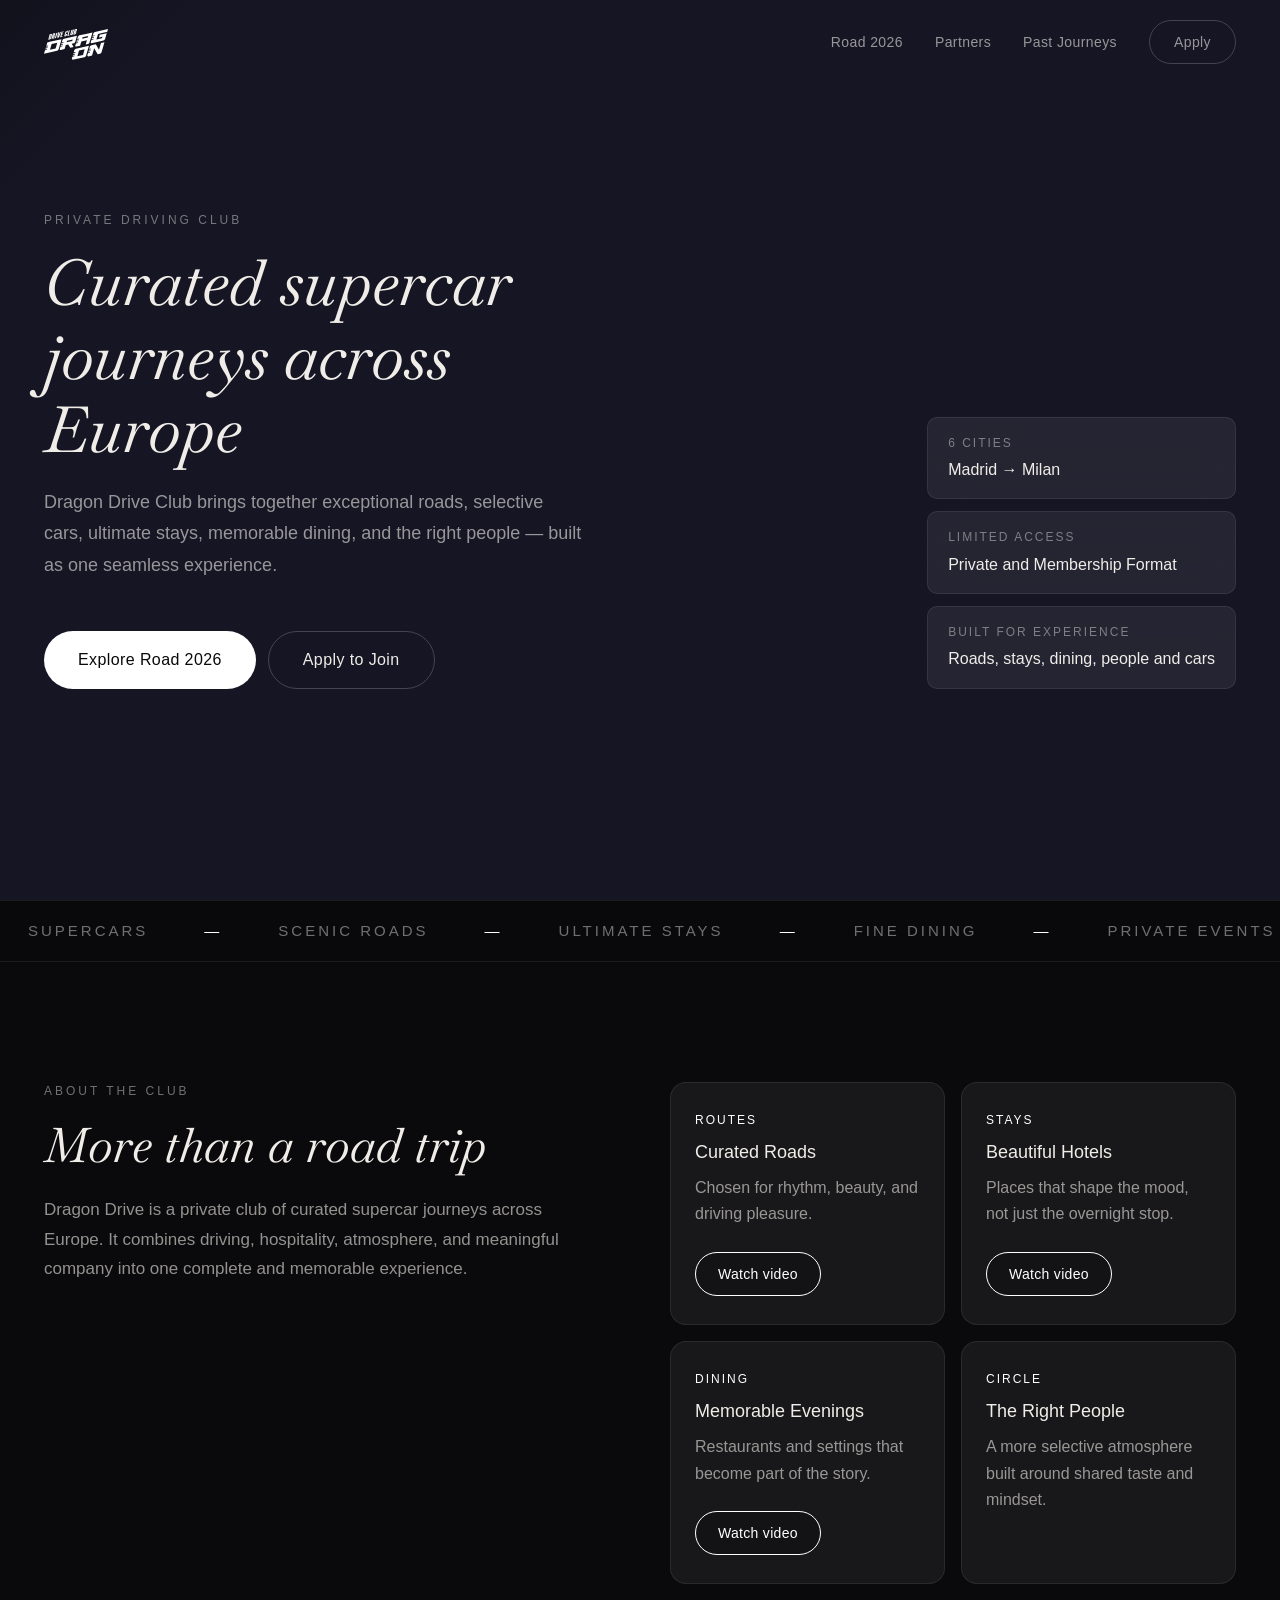
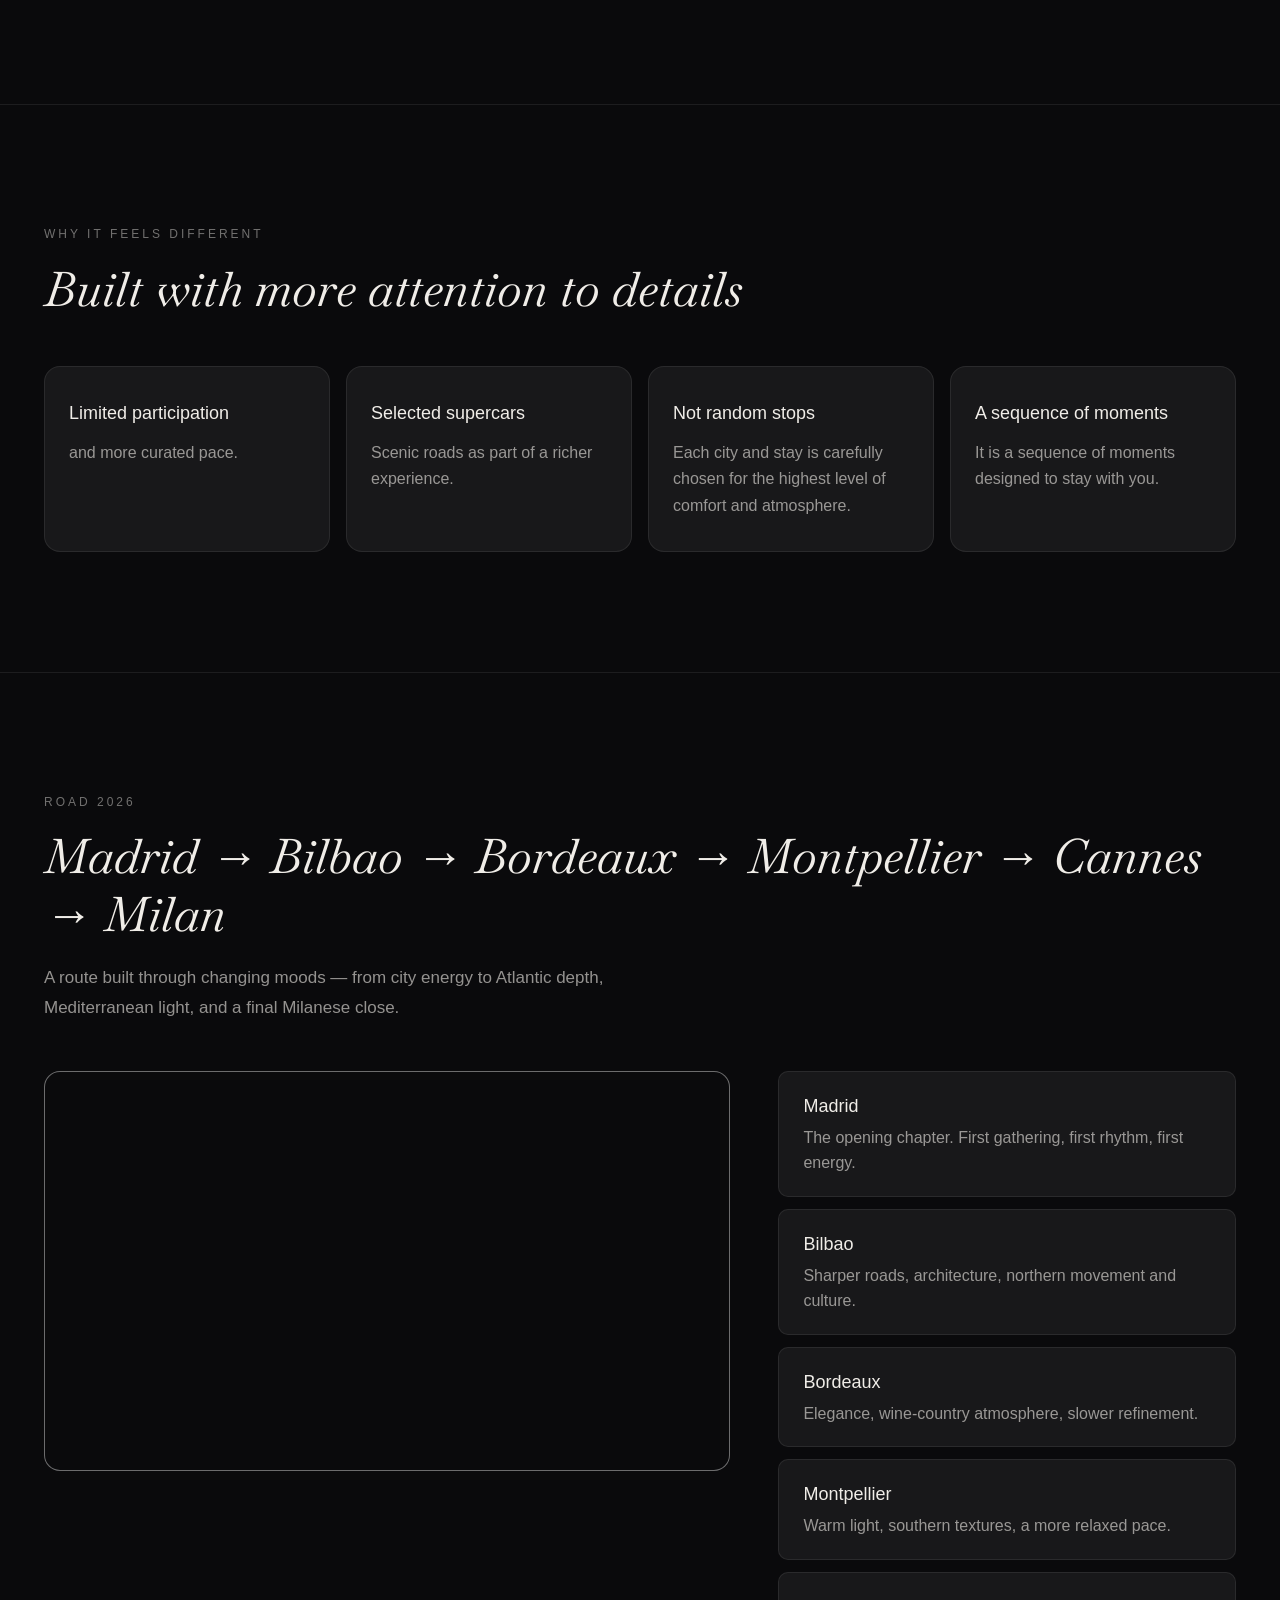
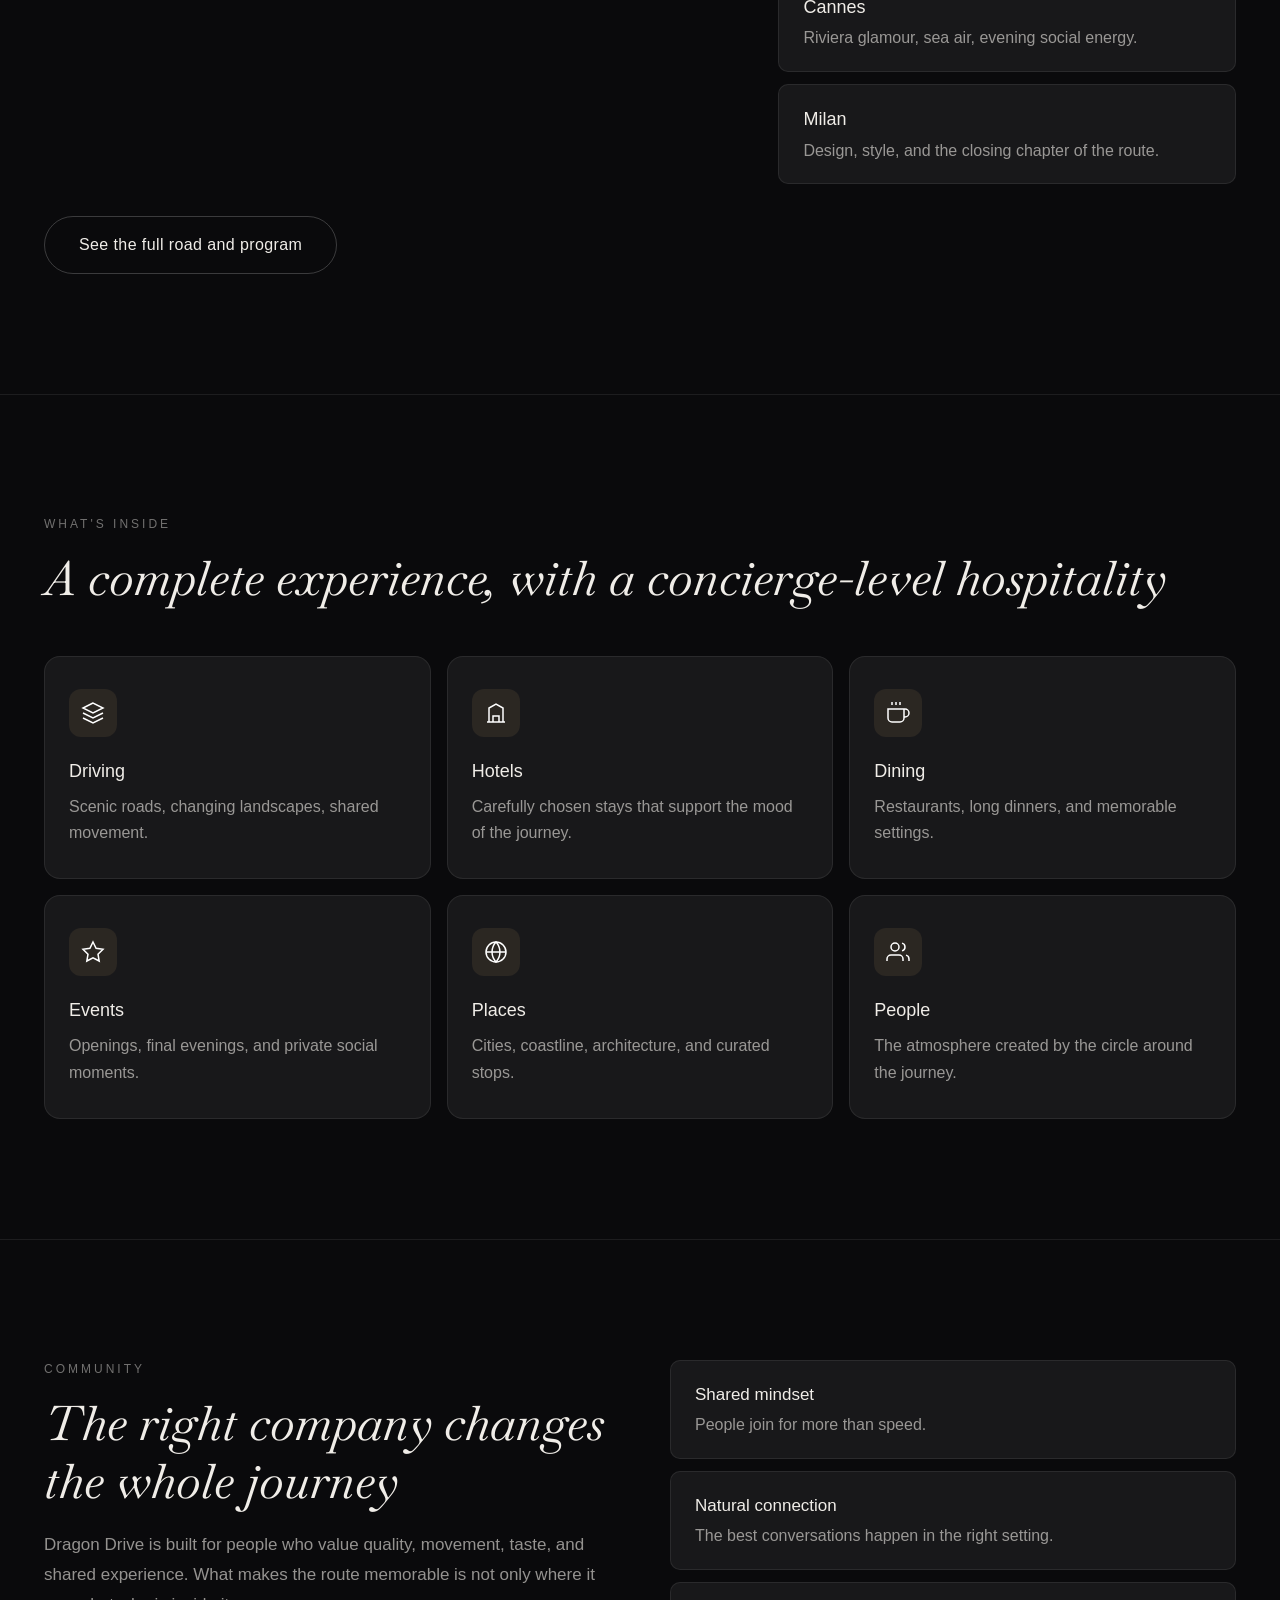
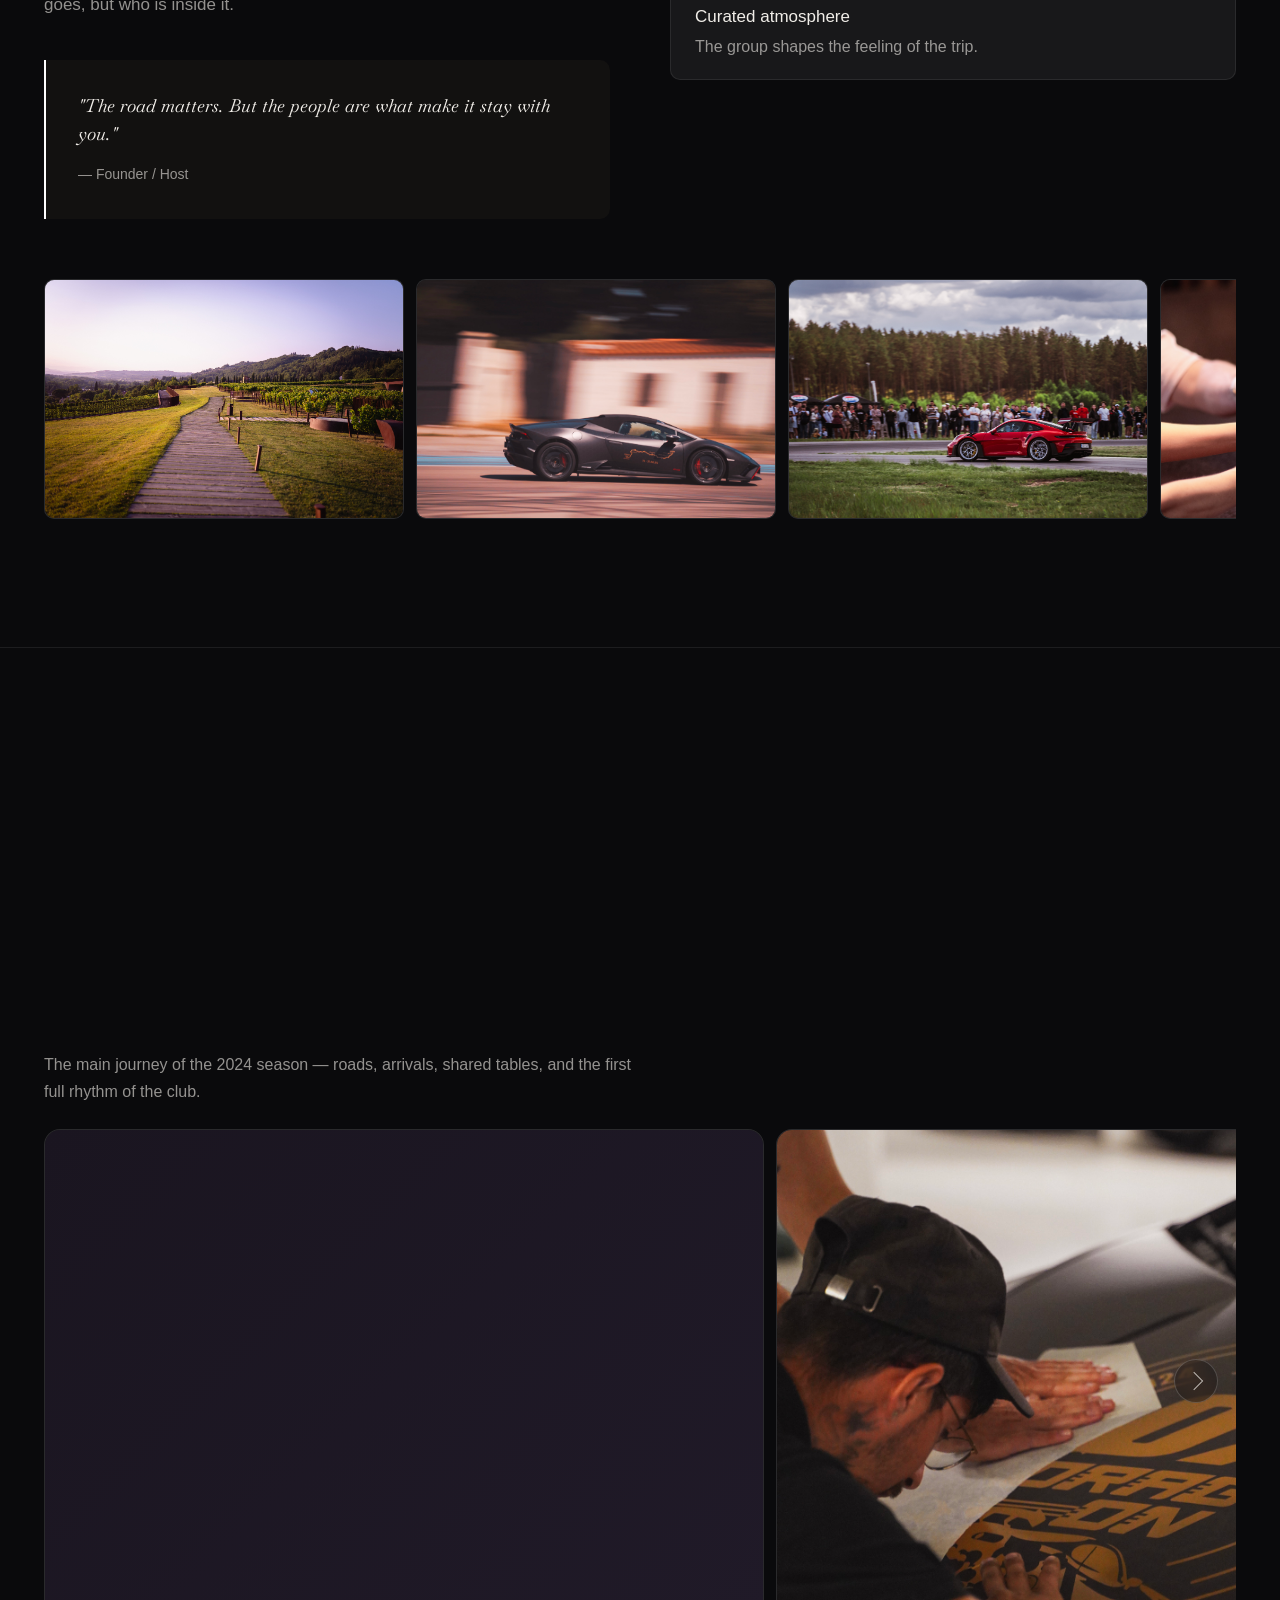
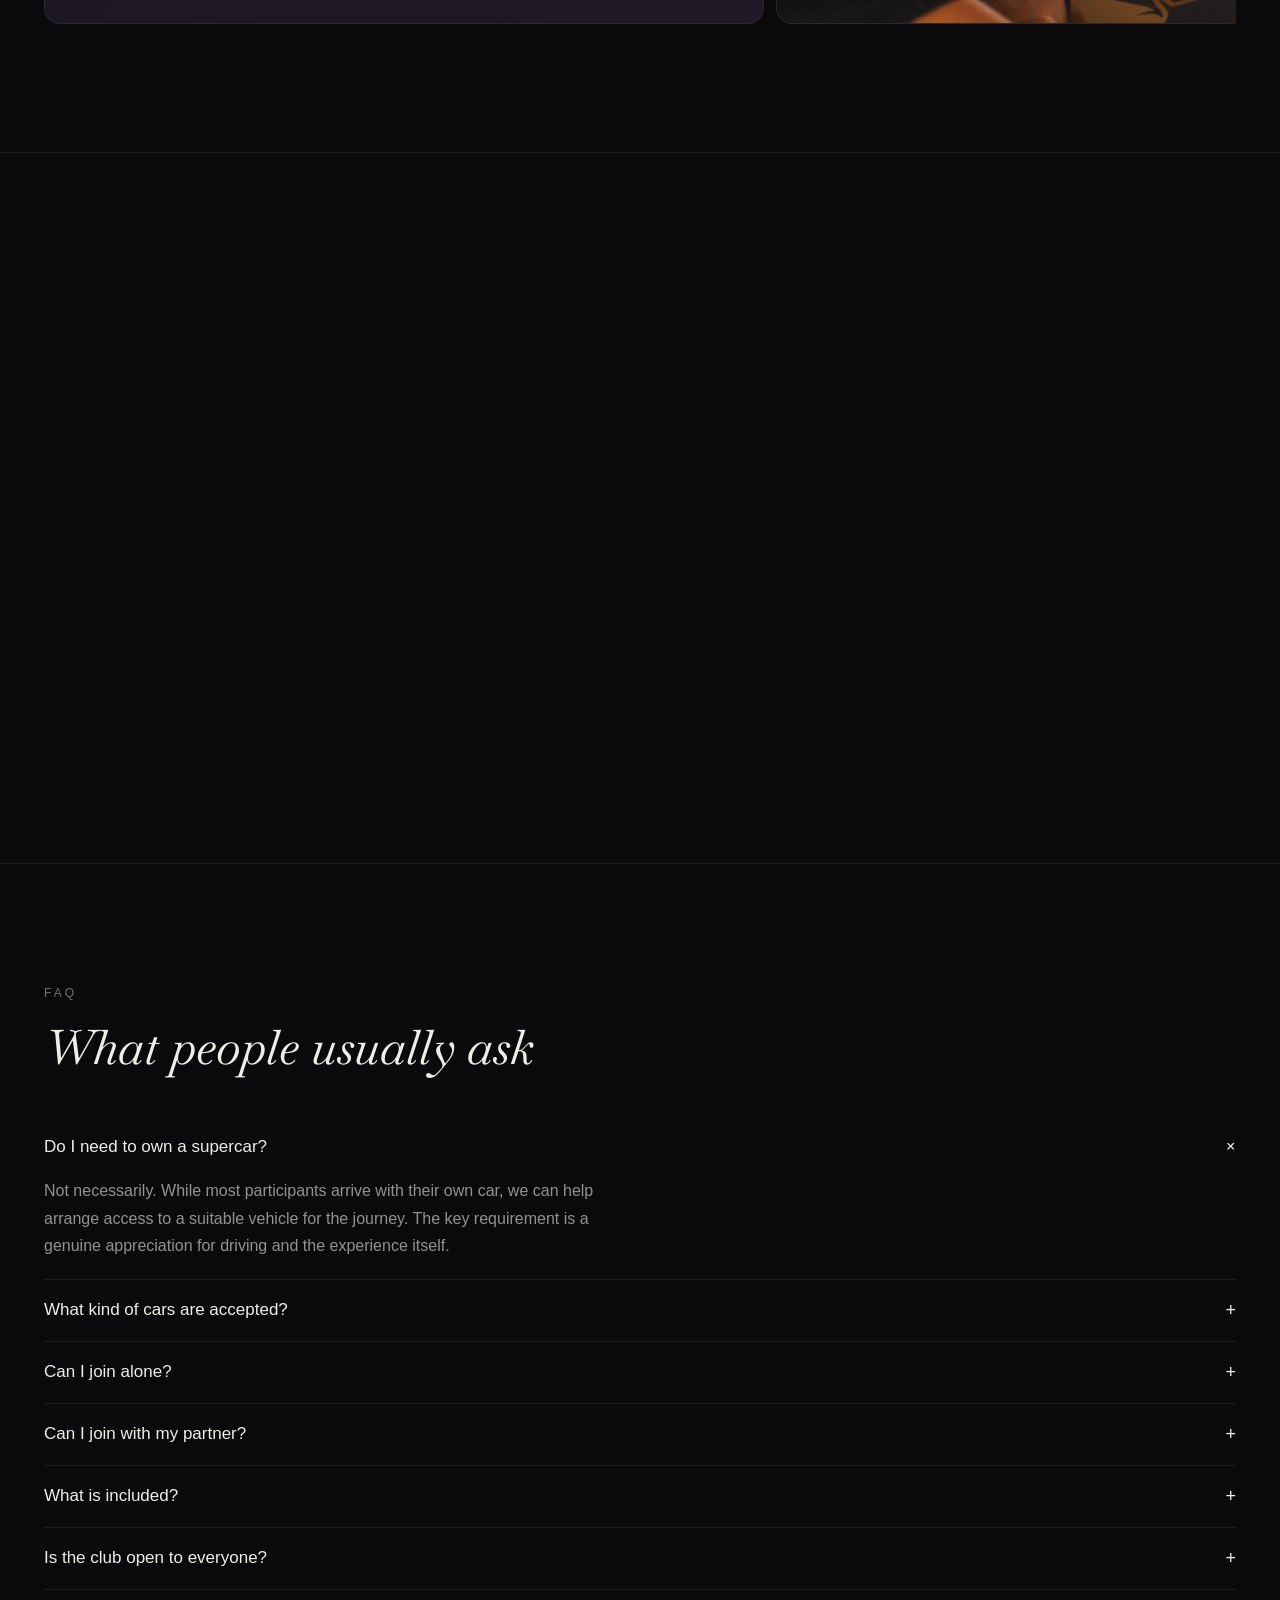
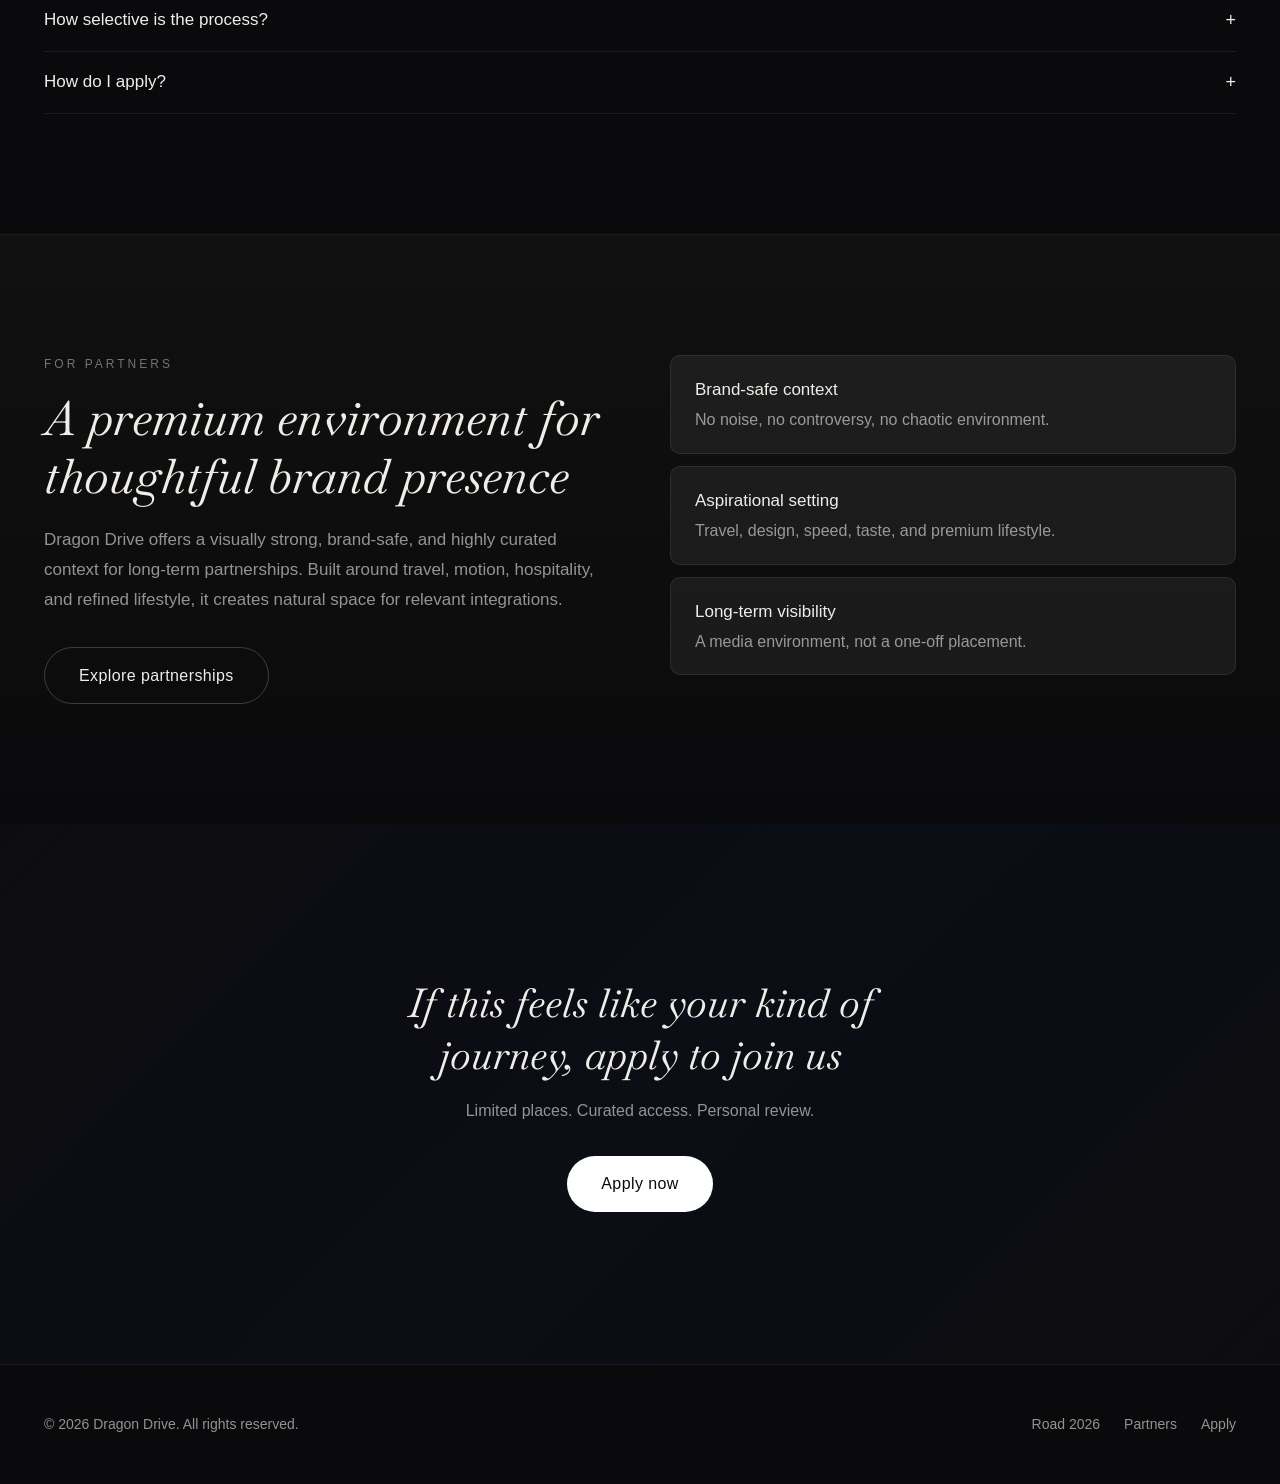
==== commit 34c3da60: "3" ====
--- a/index.html
+++ b/index.html
@@ -294,13 +294,32 @@
     </div>
     <!-- Gallery strip -->
     <div class="gallery-strip reveal">
-      <div class="gallery-strip-item"><div style="width:100%;height:100%;background:linear-gradient(135deg,#2a1a0e,#1a1a2e)"></div></div>
-      <div class="gallery-strip-item"><div style="width:100%;height:100%;background:linear-gradient(135deg,#1a2a1e,#0e1a2a)"></div></div>
-      <div class="gallery-strip-item"><div style="width:100%;height:100%;background:linear-gradient(135deg,#2a1a2e,#1a1a0e)"></div></div>
-      <div class="gallery-strip-item"><div style="width:100%;height:100%;background:linear-gradient(135deg,#1a0e2a,#2a1a1e)"></div></div>
-      <div class="gallery-strip-item"><div style="width:100%;height:100%;background:linear-gradient(135deg,#0e2a1a,#1a2a2e)"></div></div>
-      <div class="gallery-strip-item"><div style="width:100%;height:100%;background:linear-gradient(135deg,#2a2a0e,#1a0e1a)"></div></div>
-    </div>
+
+  <div class="gallery-strip-item">
+    <img src="assets/photo/2025 Grand Trip/IMG04139.jpg" alt="">
+  </div>
+
+  <div class="gallery-strip-item">
+    <img src="assets/photo/2024 Grand Trip/2024-06-17-15h38m41.jpg" alt="">
+  </div>
+
+  <div class="gallery-strip-item">
+    <img src="assets/photo/2025 Opening/2025-05-31-12h47m07.jpg" alt="">
+  </div>
+
+  <div class="gallery-strip-item">
+    <img src="assets/photo/2025 Grand Trip/DSC08252.jpg" alt="">
+  </div>
+
+  <div class="gallery-strip-item">
+    <img src="assets/photo/2024 Grand Trip/2024-06-20-12h22m53.jpg" alt="">
+  </div>
+
+  <div class="gallery-strip-item">
+    <img src="assets/photo/2025 Opening/2025-05-31-09h55m30.jpg" alt="">
+  </div>
+
+</div>
   </div>
 </section>
 
@@ -390,7 +409,7 @@
       <p class="tab-intro">The beginning of a new season — anticipation, first gatherings, and the return of the club's energy.</p>
       <div class="tab-gallery-wrap">
         <div class="tab-slider">
-          <div class="tab-slide"><div style="width:100%;height:100%;background:linear-gradient(135deg,#15201a,#201a15)"><video class="bg-video" autoplay muted loop playsinline preload="metadata">
+          <div class="tab-slide"><div style="width:110%;height:110%;background:linear-gradient(135deg,#15201a,#201a15)"><video class="bg-video" autoplay muted loop playsinline preload="metadata">
     <source src="assets/videos/2025opening.mp4" type="video/mp4">
 </video></div></div>
           <div class="tab-slide">
--- a/css/style.css
+++ b/css/style.css
@@ -94,7 +94,8 @@
   position: fixed; top: 0; left: 0; right: 0; z-index: 100;
   padding: 20px 0; transition: all 0.4s ease;
 }
-.nav.scrolled { background: rgba(10,10,12,0.92); backdrop-filter: blur(20px); padding: 14px 0; }
+.nav.scrolled { background: rgba(10,10,12,0.92); backdrop-filter: blur(20px); padding: 14px 0; margin-top: -86px;
+    padding-top: 100px;}
 .nav-inner {
   max-width: var(--max-w); margin: 0 auto; padding: 0 24px;
   display: flex; justify-content: space-between; align-items: center;
@@ -125,6 +126,8 @@
   position: relative; min-height: 100vh; display: flex; align-items: center;
   overflow: hidden;
 }
+
+
 .hero-video-wrap {
   position: absolute; inset: 0; z-index: 0;
   background: linear-gradient(135deg,#1a1a2e 100%,#16213e 57.25vw,#0f3460 50%,#1a1a2e 0%);
@@ -635,6 +638,7 @@
 @media (max-width: 1024px) {
   .about-grid, .community-grid, .partners-grid, .route-grid { grid-template-columns: 1fr; }
   .diff-cards { grid-template-columns: repeat(2, 1fr); }
+  .nav-logo { width: 8vw;}
   .city-section { grid-template-columns: 1fr; }
   .city-section:nth-child(even) { direction: ltr; }
   .hero-actions { display: flex; align-items: flex-start; flex-direction: column; width: 100%; }
@@ -645,6 +649,7 @@
 @media (max-width: 768px) {
   :root { --section-py: 80px; }
   .nav-links { display: none; }
+  .nav-logo { width: 12vw;}
   .nav-toggle { display: flex; }
   .diff-cards { grid-template-columns: 1fr; }
   .diff-card .dc-pos { max-height: 140px; opacity: 1; margin-top: 4px; }
